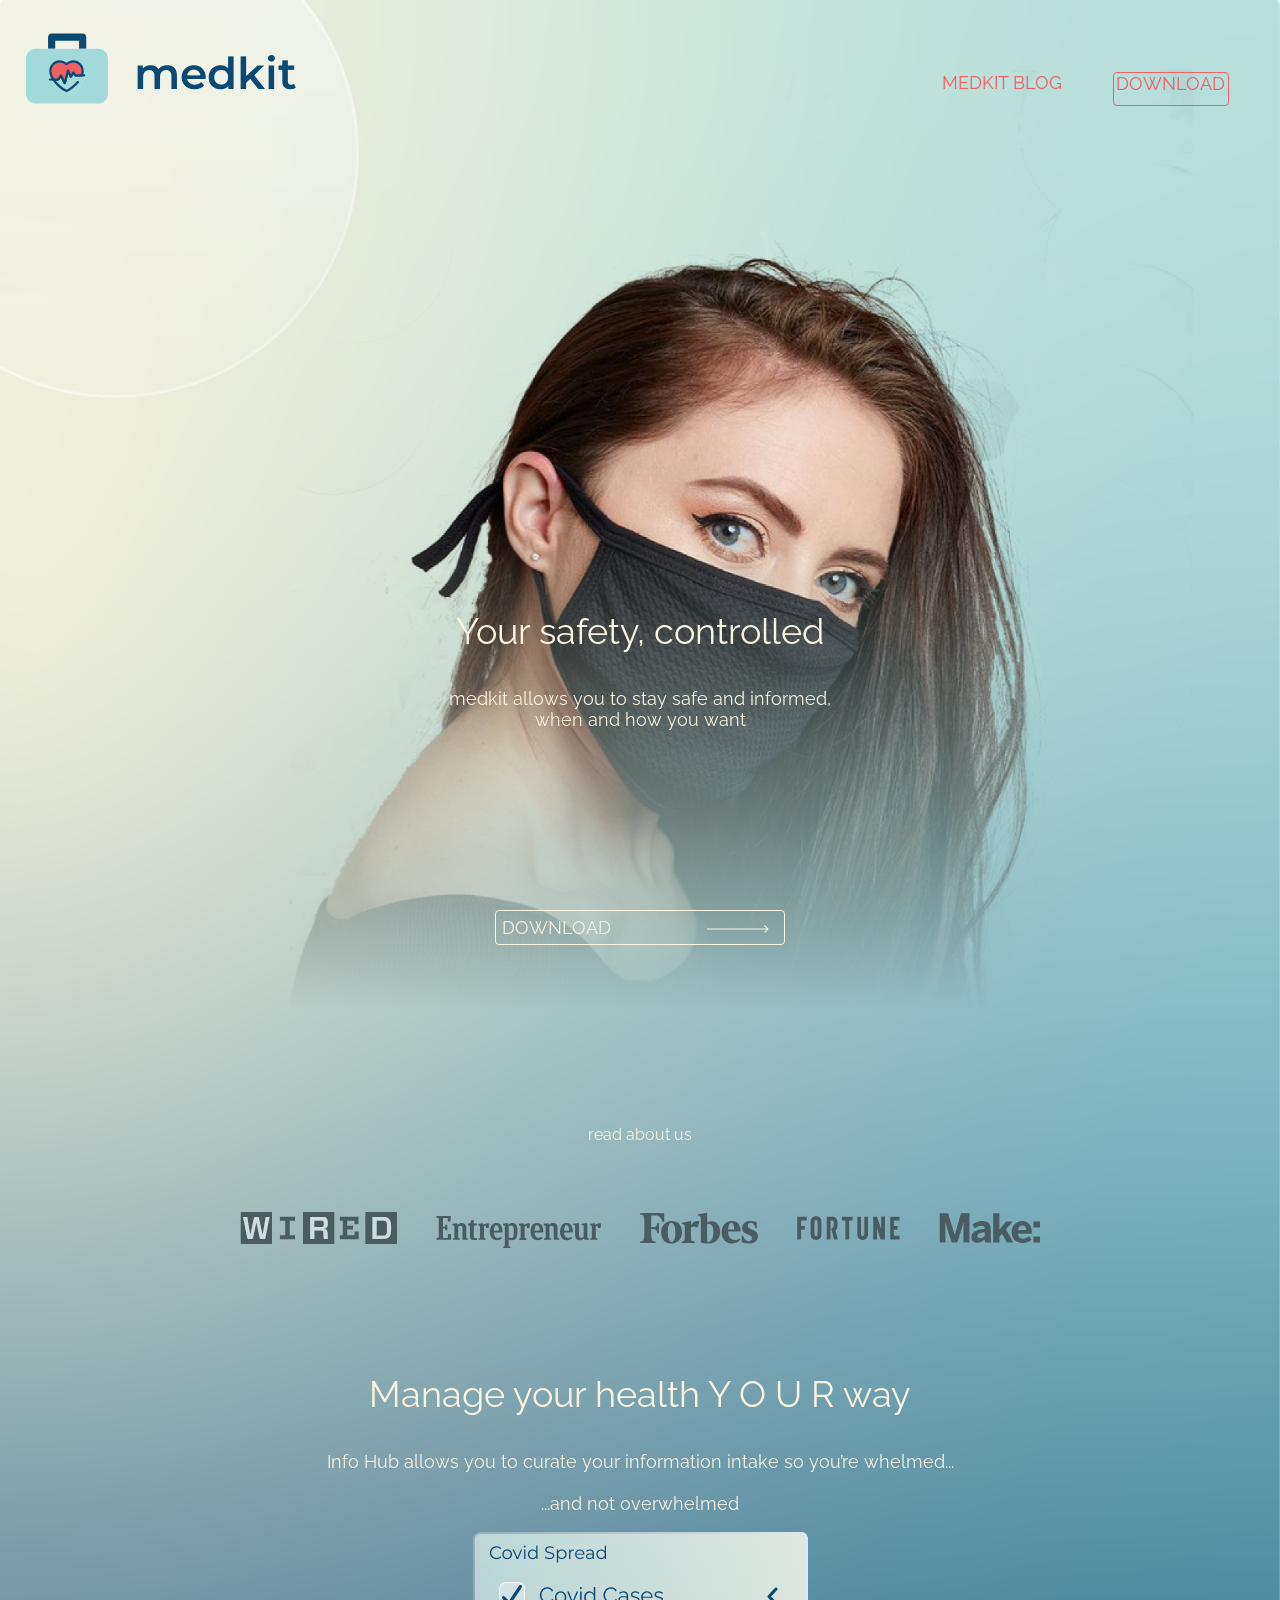
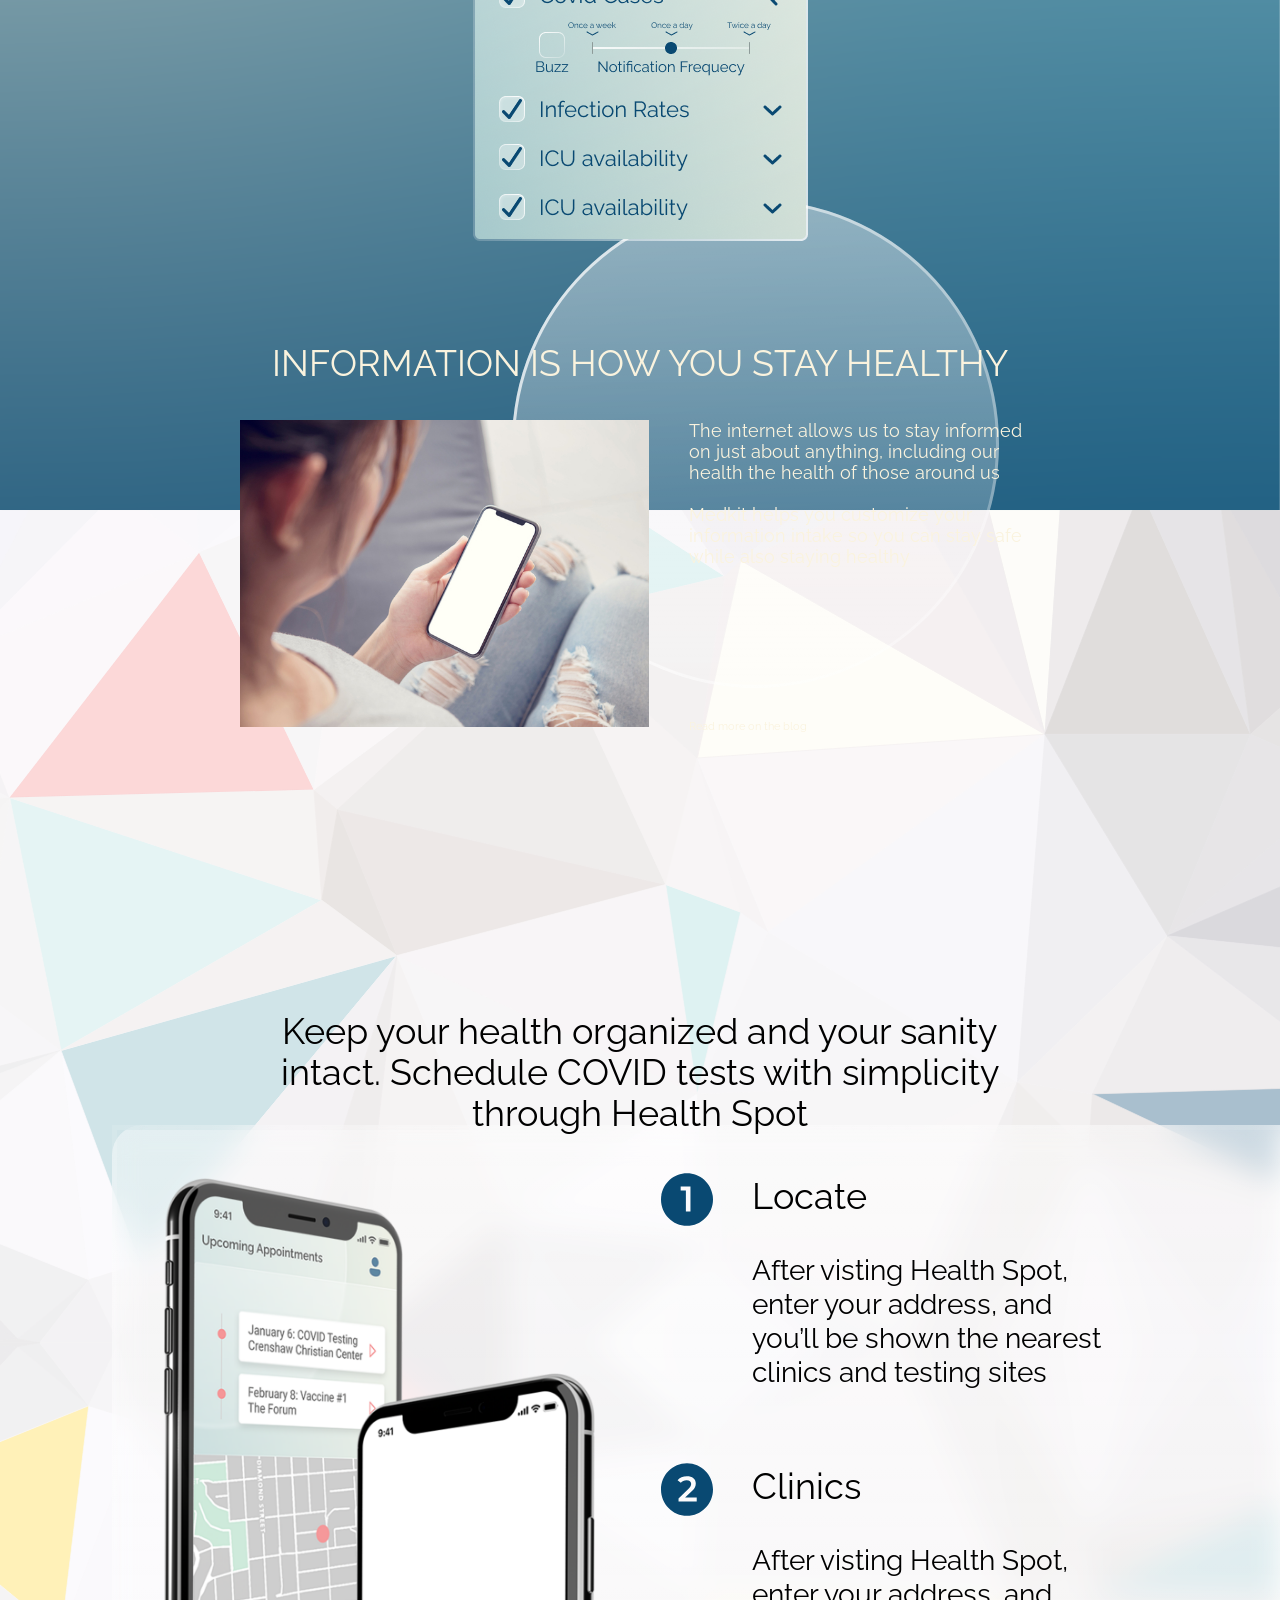
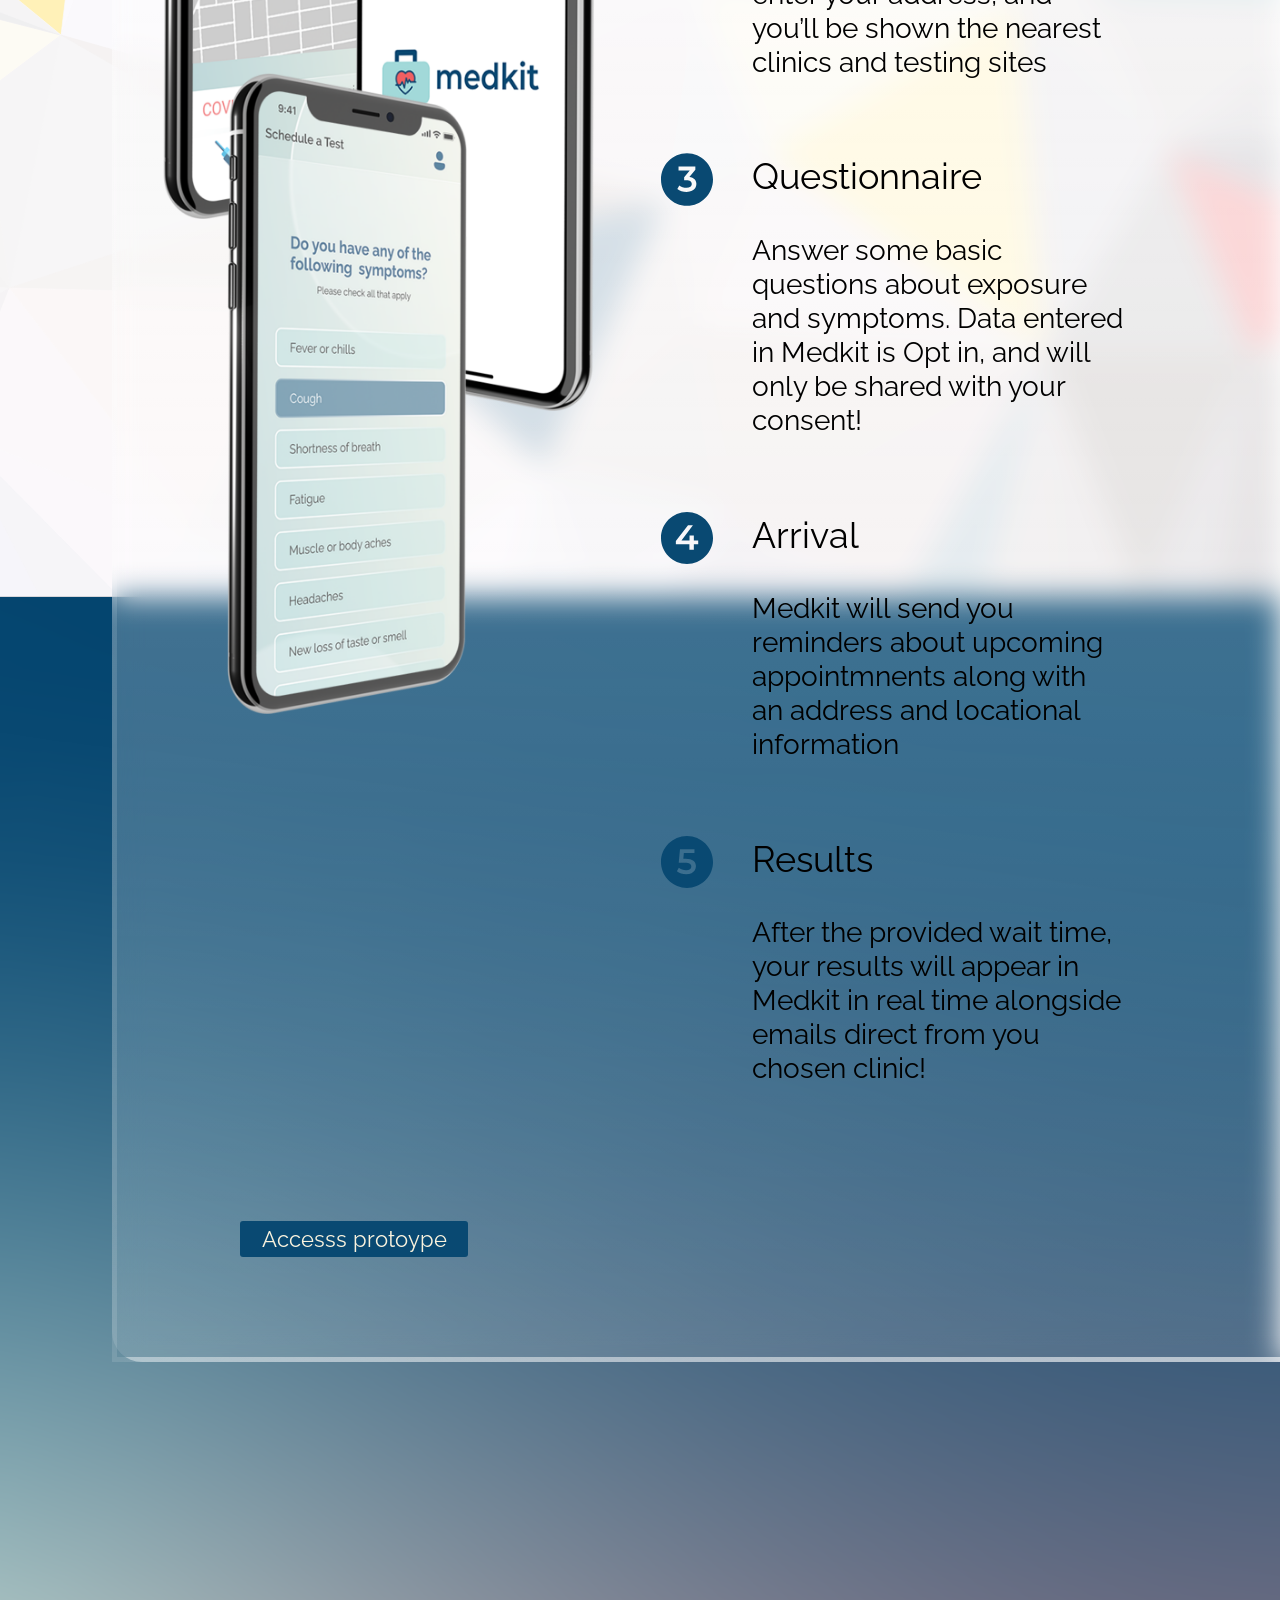
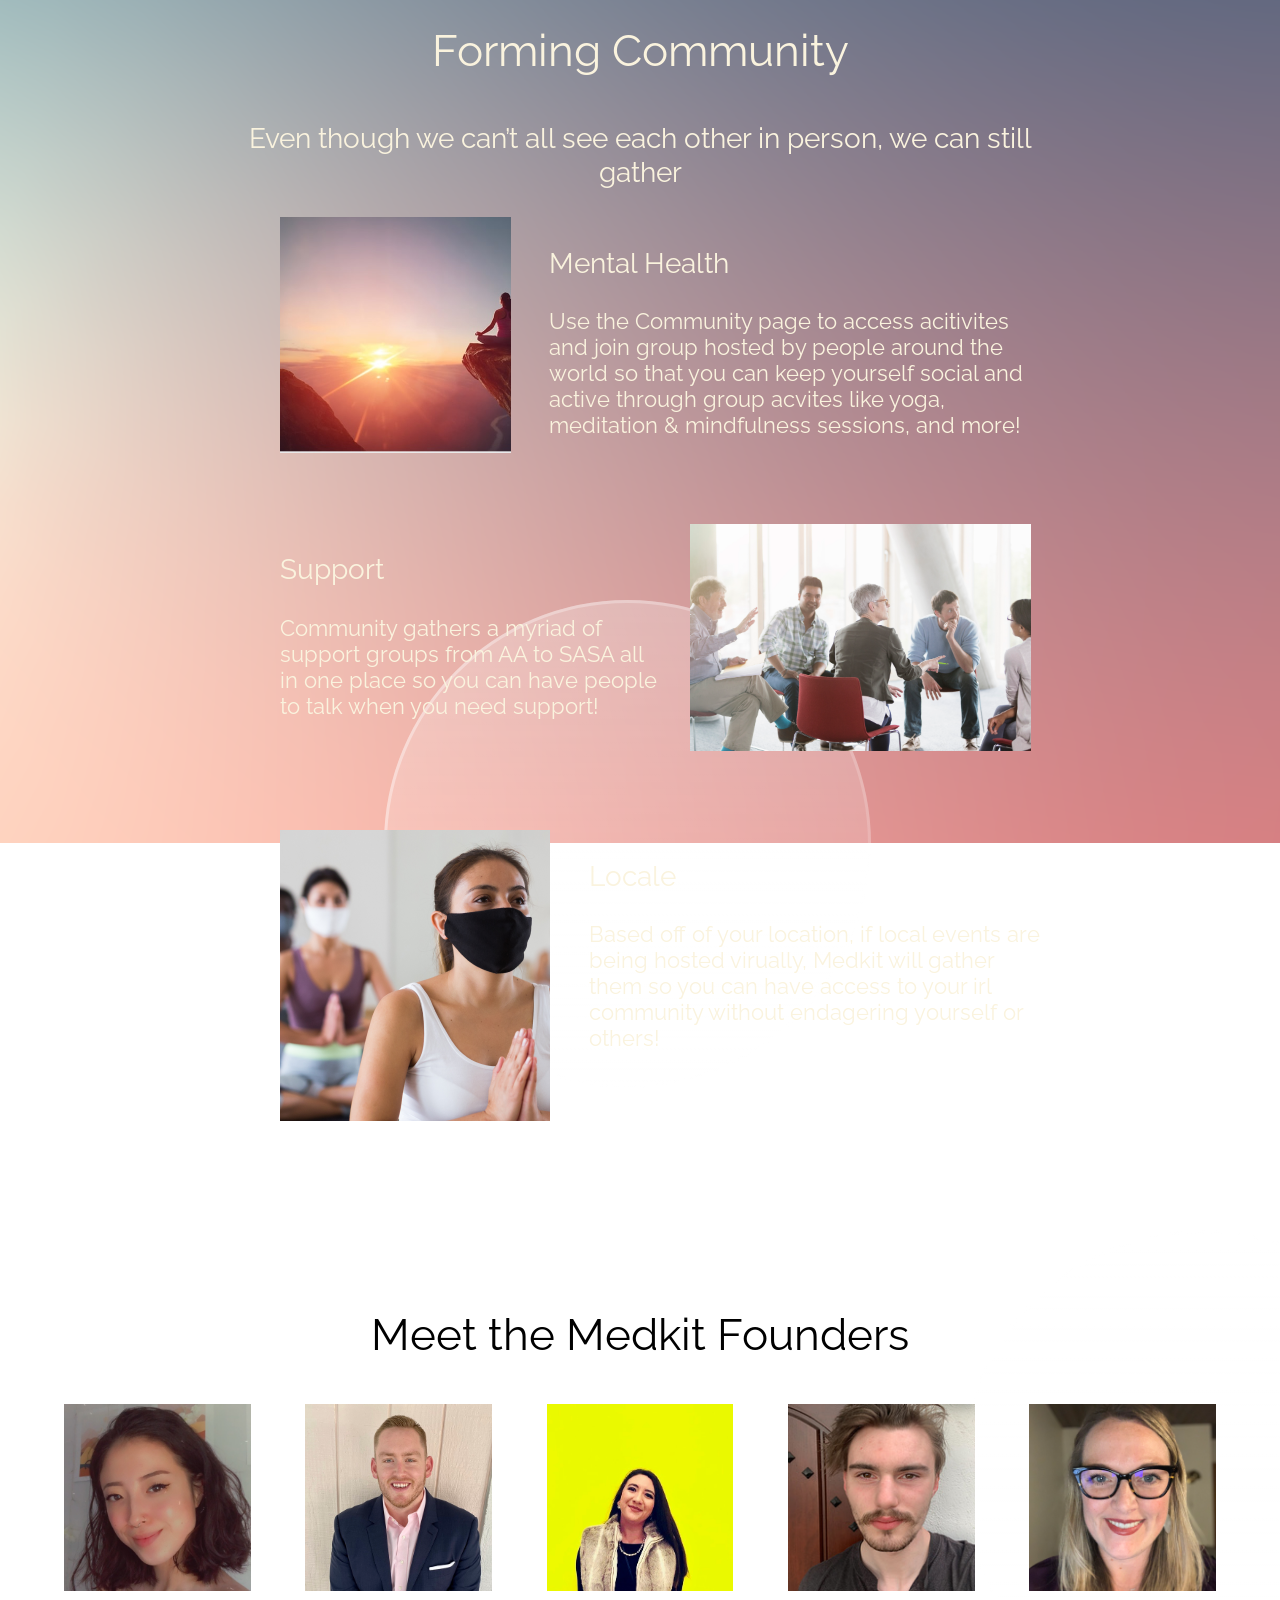
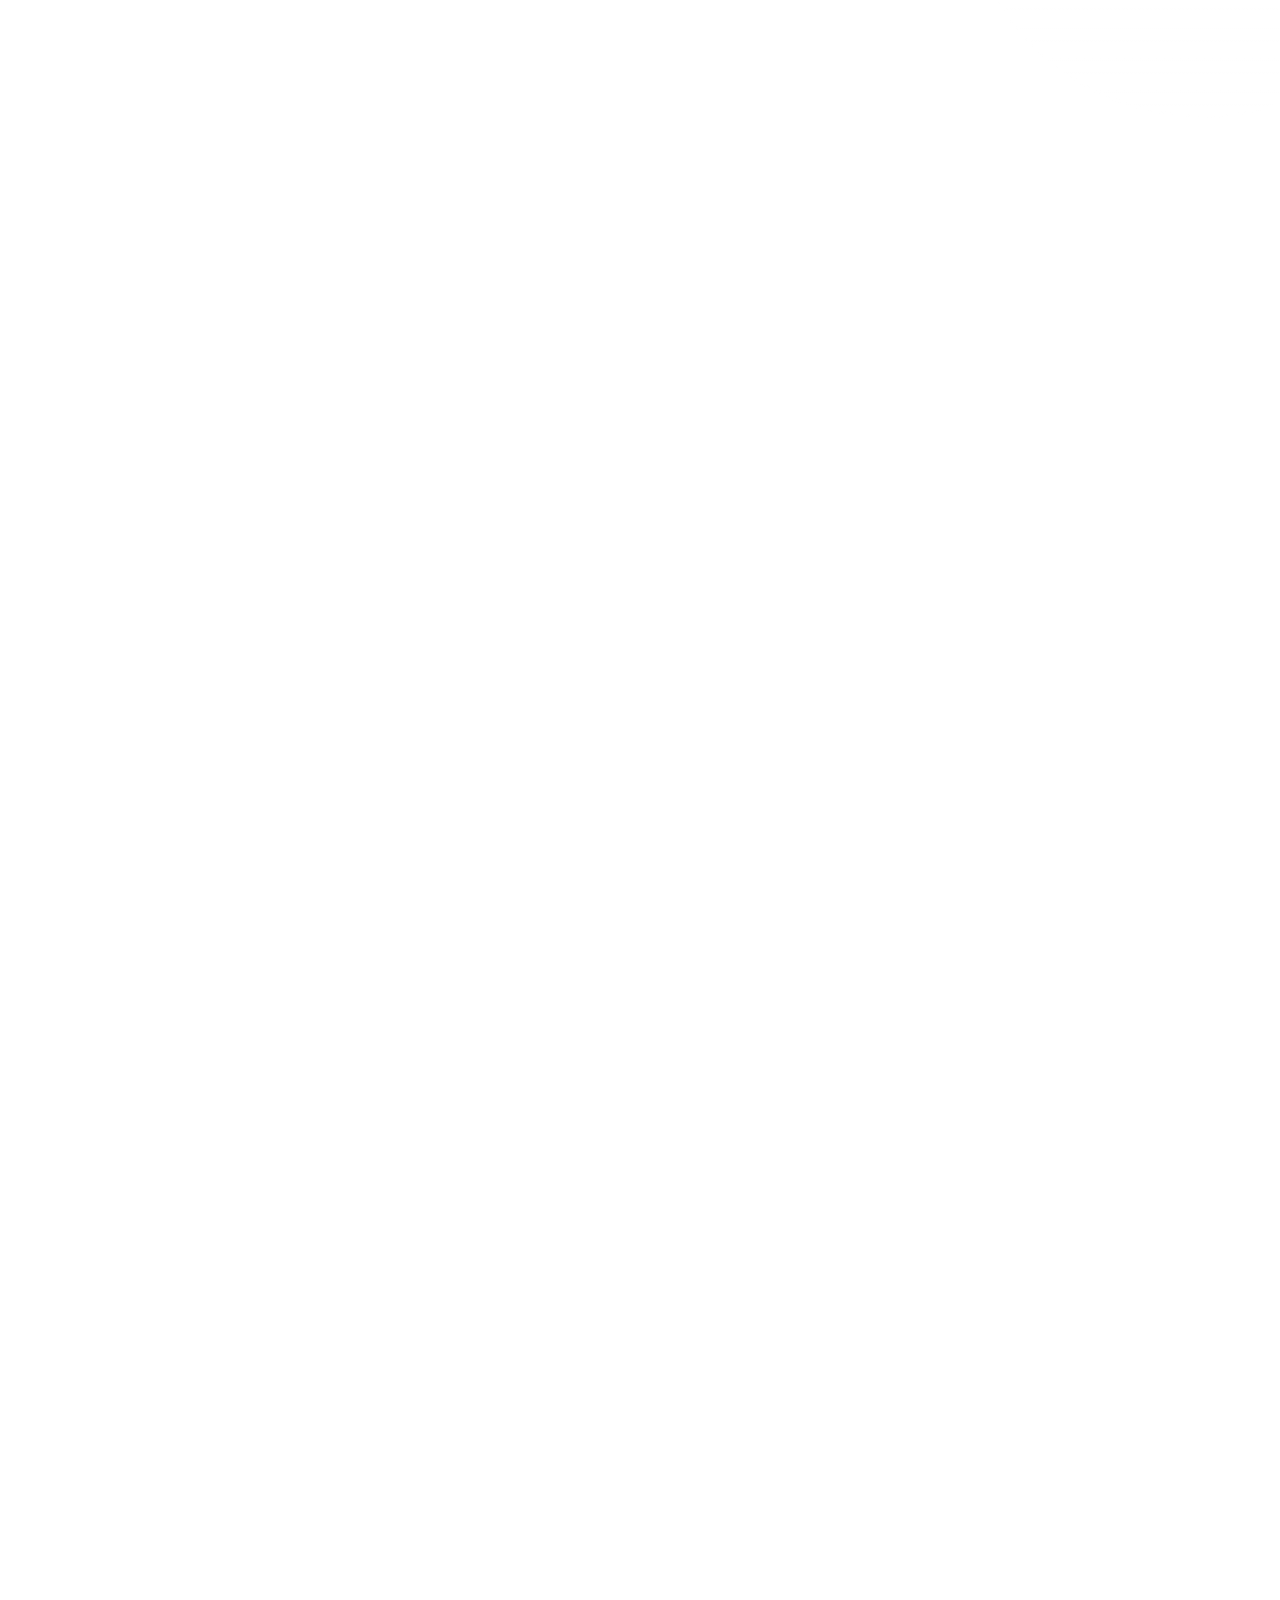
==== test.html @ ef6c928b "mobileUpdate1" ====
<!DOCTYPE html>
<html lang="en">
<head>
	<meta charset="UTF-8">
	<meta name="viewport" content="width=device-width, initial-scale=1">
	<title>Medkit</title>
	<link rel="shortcut icon" href="images/svgs/Logo.svg" type="image/png">
	<link href="https://fonts.googleapis.com/css2?family=Raleway:wght@100;200;300;400;500;600;700;800;900&display=swap" rel="stylesheet">
	<link href="https://fonts.googleapis.com/css2?family=Montserrat:wght@100;200;300;400;500;600;700&family=Raleway:wght@100;200;300;400;500;600;700;800;900&display=swap" rel="stylesheet">
	<!-- <link rel="stylesheet" href="index.css"> -->
	<link rel="stylesheet" href="test.css">
</head>
<body>
	<div class="background">
		<div class="backImg">
			<img src="images/svgs/background2.svg" alt="">
		</div>
		<div class="backImg2">
			<img src="images/svgs/backPhone.svg" alt="">
		</div>
		<img  id="c1" src="images/svgs/glassCircle.svg" alt="">
		<img class="selector2" lax_preset_blurInOut:213:39 id="c2" src="images/svgs/glassCircle.svg" alt="">
		<img id="c3" src="images/svgs/glassCircle.svg" alt="">
		<img id="c4" src="images/svgs/glassCircle.svg" alt="">
	</div>
	<div class="rect"></div>
	<div class="header">
			<div class="leftside">
				<div class="logo">
					<img src="images/svgs/Logo.svg" alt="">
				</div>
				<div class="medkit">
					<p>medkit</p>
				</div>
			</div>
			<div class="rightside">
				<div class="blog">
					<a href="not-found.html">MEDKIT BLOG</a>
				</div>
				<div class="access1">
					<a href="not-found.html">DOWNLOAD</a>
				</div>
			</div>
	</div>
	<div class="container">
		<div class="lander">
			<div class="girl">
				<img src="images/masked.png" alt="">
			</div>
			<div class="text">
					<div class="safety">
						<p>Your safety, controlled</p>
				</div>
				<div class="medkit2">
					<p>medkit allows you to stay safe and informed,
					when and how you want</p>
				</div>
				<a href="not-found.html" class="downloadButton">
					<div class="access2">
						<p>DOWNLOAD</p>
					</div>
					<div class="arrow">
						<img src="images/svgs/Arrow 1.svg" alt="">
					</div>
				</a>
				<div class="read">
					<p>read about us</p>
				</div>
				<div class="mags">
					<img src="images/svgs/Wired.svg" alt="">
					<img id="EF" src="images/svgs/Entrepeneur.svg" alt="">
					<img src="images/svgs/Forbes.svg" alt="">
					<img src="images/svgs/Fortune.svg" alt="">
					<img src="images/svgs/Make.svg" alt="">
				</div>
			</div>
		</div>
		<div class="infoHub">
			<div class="manage">
				<p>Manage your health Y O U R way</p>
			</div>
			<div class="info">
				<p>Info Hub allows you to curate
					your information intake so you’re whelmed...
					<br>
					<br>
					...and not overwhelmed </p>
			</div>
			<div class="hubImage">
				<img src="images/svgs/appWindow.png" alt="">
			</div>
			<div class="hearing">
			</div>
			<div class="healthy">
				<p>INFORMATION IS HOW YOU STAY HEALTHY</p>
			</div>
			<div class="blogPlug">
				<div class="blogImg">
					<img src="images/usingSmartPhone.jpg" alt="">
				</div>
				<div class="blogText">
					<div class="internet">
						<p>The internet allows us to stay informed on 
						just about anything, including our health 
						the health of those around us
						<br>
						<br>
						Medkit helps you customize your information intake so you can stay safe while also staying healthy
						</p>
					</div>
					<div class="more">
						<a href="not-found.html">Read more on the blog</a>
					</div>
				</div>
			</div>
		</div>
		<div class="healthSpot">
			<div class="keep">
				<p>Keep your health organized and your sanity intact. Schedule COVID tests with simplicity through Health Spot</p>
			</div>
			<div class="pres">
				<div class="phones">
					<div class="phone1">
						<img src="images/map.png" alt="">
					</div>
					<div class="phone2">
						<img src="images/logo.png" alt="">
					</div>
					<div class="phone3">
						<img src="images/test.png" alt="">
					</div>
				</div>
				<li class="presList">
					<ul class="ul1">
						<img src="images/svgs/subtract.svg" alt="">
						<div class="listText1">
							<p class="lItem1">Locate</p>
							<p class="lItem2">After visting Health Spot, enter your address, and you’ll be shown the nearest clinics and testing sites</p>
						</div>
					</ul>
					<ul class="ul1">
						<img src="images/svgs/2.svg" alt="">
						<div class="listText1">
							<p class="lItem1">Clinics</p>
							<p class="lItem2">After visting Health Spot, enter your address, and you’ll be shown the nearest clinics and testing sites</p>
						</div>
					</ul>
					<ul class="ul1">
						<img src="images/svgs/3.svg" alt="">
						<div class="listText1">
							<p class="lItem1">Questionnaire</p>
							<p class="lItem2">Answer some basic questions about exposure and symptoms. Data entered in Medkit is Opt in, and will only be shared with your consent!</p>
						</div>
					</ul>
					<ul class="ul1">
						<img src="images/svgs/4.svg" alt="">
						<div class="listText1">
							<p class="lItem1">Arrival</p>
							<p class="lItem2">Medkit will send you reminders about upcoming appointmnents along with an address and locational information</p>
						</div>
					</ul>
					<ul class="ul1">
						<img src="images/svgs/5.svg" alt="">
						<div class="listText1">
							<p class="lItem1">Results</p>
							<p class="lItem2">After the provided wait time, your results will appear in Medkit in real time alongside emails direct from you chosen clinic!</p>
						</div>
					</ul>
				</li>
			</div>
			<a href="not-found.html" class="access3">
				<p>Accesss protoype</p>
			</a>
			<div class="glass1 border"></div>
		</div>
		<div class="community">
			<div class="forming">
				<p>Forming Community</p>
			</div>
			<div class="even">
				<p>Even though we can’t all see each other in person, we can still gather</p>
			</div>
			<li class="activites">
				<ul class="ul2">
					<div class="mask">
						<div class="content">
							<img src="images/mental.jpeg" alt="">
						</div>
					</div>
					<div class="listText2">
						<div class="top">
							<p>Mental Health</p>
						</div>
						<div class="bot">
							<p>Use the Community page to access acitivites and join group hosted by people around the world so that you can keep yourself social and active through group acvites like yoga, meditation & mindfulness sessions, and more! </p>
						</div>
					</div>
				</ul>
				<ul class="ul2">
					<div class="listText3">
							<div class="top">
							<p>Support</p>
						</div>
						<div class="bot fix">
							<p>Community gathers a myriad of support groups from AA to SASA all in one place so you can have people to talk when you need support! </p>
						</div>
					</div>
					<div class="mask">
						<div class="content">
							<img src="images/support.jpg" alt="">
						</div>
					</div>
				</ul>
				<ul class="ul2">
					<div class="mask">
						<div class="content">
							<img src="images/social.png" alt="">
						</div>
					</div>
					<div class="listText2">
							<div class="top">
							<p>Locale</p>
						</div>
						<div class="bot">
							<p>Based off of your location, if local events are being hosted virually, Medkit will gather them so you can have access to your irl community without endagering yourself or others!</p>
						</div>
					</div>
					
				</ul>
			</li>
		</div>
	</div>
	<div class="founders">
			<div class="meet">
				<p>Meet the Medkit Founders</p>
			</div>
			<div class="founderImgs">
				<div class="founder sonia">
					<img src="images/sonia.jpeg" alt="">
				</div>
				<div class="founder scott">
					<img src="images/scott.jpeg" alt="">
				</div>
				<div class="founder vic">
					<img src="images/vic.jpeg" alt="">
				</div>
				<div class="founder jacob">
					<img src="images/me.jpeg" alt="">
				</div>
				<div class="founder sara">
					<img src="images/sara.png" alt="">
				</div>
			</div>
	</div>
</body>
<!-- <script src="https://cdn.jsdelivr.net/npm/lax.js" ></script>

<script>
	window.onload = function () {
	lax.init()

	lax.addDriver('scrollY', function () {
        return window.scrollY})

	lax.addElements('.selector2', {
    	scrollY: {
			blur:[
			100
		]}
	})
	}
</script> -->
</html>
---- index.css ----
body{
    font-family: 'Raleway', sans-serif;
    margin: 0em;
    text-align: center;
}

li{
    list-style: none;
}

a{
    color: inherit;
    text-decoration: none;
}

.background{
    position: absolute;
    z-index: -1;
}

.backImg img{
    width: 100vw;
    position: absolute;
    left: 0;
}

/* .rect{
    width: 62.5vw;
    height: 400vh;
    border: 1px solid black;
    position: absolute;
    z-index: 1;
    margin-left: auto;
    margin-right: auto;
    left: 0;
    right: 0;
    text-align: center;
} */

.header{
    display: flex;
    /* align-items: center; */
    justify-content: space-between;
    top: 1vh;
    position: relative;
    z-index: 5;
}

.leftside{
    display: flex;
    padding-left: 2vw;
    align-items: center;
}

.logo img{
    width: 6.4583vw;
}

.medkit{
    font-size: calc(100vw/28.81);
    font-family: 'Montserrat', sans-serif;
    font-weight: 600;
    position: relative;
    padding-top: .5vh;
    padding-left: 2vw;
    color: #094972;
}

.medkit p{
    margin: 0;
}

.rightside{
    display: flex;
    font-size: calc(100vw/72.04610);
    color: #F05F62;
    position: relative;
    padding-right: 2vw;
}

.rightside div{
    margin: 5vh 2vw;
    position: relative;
    top: 2vh;
}

.access1{
    border: 1px solid #F05F62;
    border-radius: .3vw;
    height: 3.5vh;
    padding: 0 .2vw;
}

.access1 a{
    margin-top: .25vh;
}

.container{
    width: 62.5vw;
    height: 660vh;
    margin: 0 auto;
    align-content: center;
    z-index: 4;
}

.safety p, .manage p, .healthy p{
    font-size: calc(100vw/36);
}

.lander{
    height: 121vh;
    color: #FAF3DE;
}

.girl img{
    height: 110.73170731707317vh;
    position: relative;
    top: -20vh;
    padding-left: calc(38.39517361111111vw/9.9);
}

.text{
    position: relative;
    text-align: center;
    align-items: center;
    top: -75vh;
}

.medkit2{
    width: 30vw;
    margin-left: auto;
    margin-right: auto;
}

.downloadButton{
    display: flex;
    border: 1px solid #FAF3DE;
    border-radius: .3vw;
    width: 22.5694vw;
    align-items: center;
    color: #FAF3DE;
    margin-left: auto;
    margin-right: auto;
    margin-top: 20vh;
}

.access2{
    padding: .5vw;
}

.arrow{
    padding-left: 7vw;
}

.read{
    margin-top: 20vh;
}

.access2 p{
    margin: 0em;
}

.mags{
    justify-content: space-between;
    display: flex;
    margin-top: 7vh;
}

#EF{
    padding-top: 1vh;
}

.infoHub{
    position: relative;
    text-align: center;
    align-items: center;
    color: #FAF3DE;
    margin-bottom: 15vh;
}

.hearing{
    height: 7vh;
}

.blogPlug{
    text-align: left;
    display: flex;
}

.blogImg img{
    width: 31.94vw;
}

.blogText div{
    margin-bottom: 17vh;
    margin-left: 3.125vw;
}

.blogText p{
    margin: 0%;
}

.keep{
    font-size: calc(100vw/32);
}

.healthSpot{
    height: 240vh;
}

.keep{
    position: relative;
    top: -1vh;
}

.pres{
    display: flex;
    position: relative;
    left: -6vw;
    text-align: left;
    height: 195vh;
}
.phones div{
    position: relative;
}

.phones :nth-child(2){
    top: -50vh;
    left: 15vw;
}

.phones :last-child{
    top: -88vh;
    left: 5vw;
}

.phones img{
    width: 18.75vw;
}

.presList{
    position: relative;
    top: -3vh;
    padding-left: 17vw;
}

.lItem1{
    font-size: calc(100vw/36);
    margin-bottom: 3.9vh;
}

.lItem2{
    font-size: calc(100vw/45);
    width: 29vw;
}

.ul1{
    display: flex;
}

.ul1:nth-child(n+2){
    margin-top: 4.5vh;
}

.ul1 img{
    width: 4.0972vw;
    height: 7.19512vh;
    padding-right: 3vw;
}

.listText1 :first-child{
    margin-top: 1vh;
}

.access3{
    position: relative;
    top: -15vh;
    
}

.access3 p{
    color: #FAF3DE;
    background-color: #094972;
    width: 17vw;
    border-radius: 3px;
    padding: .6vh;
}

.glass1{
    position: relative;
    z-index: -1;
    left: -10vw;
    top: -210vh;
    width: 95vw;
    height: 203vh;
    background: white;
    background: linear-gradient(180deg, rgba(255, 255, 255, 0.42) 0%, rgba(255, 255, 255, 0.12) 100%);
    backdrop-filter: blur(15px);
    border-radius: 30px;
}

.border{
    border: 1px solid;
    border-image-slice: 1;
    border-width: 5px;
    border-image-source: linear-gradient(to left, rgba(255, 255, 255, 0.42) 0%, rgba(255, 255, 255, 0.12) 100%);
    border-radius: 30px;
}

.community{
    color: #FAF3DE;
}

.mask{
    width: 83.6527vw;
    height: 32.29268vh;
    overflow: hidden;
}

.content img{
    position: relative;
    width: 27.6527vw;
    left: -1vw;
    top: -1vh;
}

.ul2{
    display: flex;
}

.listText2{
    text-align: left;
    margin-left: 3vw;
}

.listText3{
    text-align: left;
}

.fix{
    width: 30vw;
    margin-right: 2vw;
}

.founders{
    width: 90vw;
    margin-right: auto;
    margin-left: auto;
}

.founderImgs{
    justify-content: space-between;
    display: flex;
}

.founder img{
    width: 14.58vw;
}
/* text adjustments */

.forming, .meet{
    font-size: calc(100vw/28.801);
}

.medkit2, .access2, .info, .internet{
    font-size: calc(100vw/72.04610);
}

.hearing, .access3{
    font-size: calc(100vw/51.440329218107);
}

.even, .top{
    font-size: calc(100vw/45);
}

.more{
    font-size: calc(100vw/120.00048000192);
}

.read{
    font-size: calc(100vw/80);
}

.bot{
    font-size: calc(100vw/57.60036864235931);
}
---- test.css ----
body{
    font-family: 'Raleway', sans-serif;
    margin: 0em;
    text-align: center;
}

li{
    list-style: none;
}

a{
    color: inherit;
    text-decoration: none;
}

.background{
    position: absolute;
    z-index: -1;
}

#c1{
    position: absolute;
    z-index: 1;
    top: -10vh;
    left: -10vw;
}

#c2{
    position: absolute;
    z-index: 1;
    top: 200vh;
    left: 40vw;
}

#c3{
    position: absolute;
    z-index: 1;
    top: 600vh;
    left: 30vw;
    opacity: 60%;
}

#c4{
    position: absolute;
    z-index: 1;
    top: 670vh;
    left: 75vw;
    opacity: 40%;
}

.backImg{
    visibility: visible;
}

.backImg img{
    width: 100vw;
    position: absolute;
    left: 0;
    visibility: visible;
}

.backImg2{
    visibility: hidden
}

.backImg2 img{
    width: 100vw;
    position: absolute;
    left: 0;
    visibility: hidden;
}

/* .rect{
    width: 62.5vw;
    height: 400vh;
    border: 1px solid black;
    position: absolute;
    z-index: 1;
    margin-left: auto;
    margin-right: auto;
    left: 0;
    right: 0;
    text-align: center;
} */

.header{
    display: flex;
    /* align-items: center; */
    justify-content: space-between;
    top: 1vh;
    position: relative;
    z-index: 5;
}

.leftside{
    display: flex;
    padding-left: 2vw;
    align-items: center;
}

.logo img{
    width: 6.4583vw;
}

.medkit{
    font-family: 'Montserrat', sans-serif;
    font-weight: 600;
    position: relative;
    padding-top: .5vh;
    padding-left: 2vw;
    color: #094972;
}

.medkit p{
    margin: 0;
}

.rightside{
    display: flex;
    color: #F05F62;
    position: relative;
    padding-right: 2vw;
}

.rightside div{
    margin: 5vh 2vw;
    position: relative;
    top: 2vh;
}

.access1{
    border: 1px solid #F05F62;
    border-radius: .3vw;
    height: 3.5vh;
    padding: 0 .2vw;
}

.access1 a{
    margin-top: .25vh;
}

.container{
    width: 62.5vw;
    height: 660vh;
    margin: 0 auto;
    align-content: center;
    z-index: 4;
}

.lander{
    height: 121vh;
    color: #FAF3DE;
}

.girl img{
    height: 110.73170731707317vh;
    position: relative;
    top: -20vh;
    padding-left: calc(38.39517361111111vw/9.9);
}

.text{
    position: relative;
    text-align: center;
    align-items: center;
    top: -75vh;
}

.medkit2{
    width: 30vw;
    margin-left: auto;
    margin-right: auto;
}

.downloadButton{
    display: flex;
    border: 1px solid #FAF3DE;
    border-radius: .3vw;
    width: 22.5694vw;
    align-items: center;
    color: #FAF3DE;
    margin-left: auto;
    margin-right: auto;
    margin-top: 20vh;
}

.access2{
    padding: .5vw;
}

.arrow{
    padding-left: 7vw;
}

.read{
    margin-top: 20vh;
}

.access2 p{
    margin: 0em;
}

.mags{
    justify-content: space-between;
    display: flex;
    margin-top: 7vh;
}

#EF{
    padding-top: 1vh;
}

.infoHub{
    position: relative;
    text-align: center;
    align-items: center;
    color: #FAF3DE;
    margin-bottom: 15vh;
}

.hearing{
    height: 7vh;
}

.blogPlug{
    text-align: left;
    display: flex;
}

.blogImg img{
    width: 31.94vw;
}

.blogText div{
    margin-bottom: 17vh;
    margin-left: 3.125vw;
}

.blogText p{
    margin: 0%;
}

.healthSpot{
    height: 240vh;
}

.keep{
    position: relative;
    top: -1vh;
}

.pres{
    display: flex;
    position: relative;
    left: -6vw;
    text-align: left;
    height: 195vh;
}
.phones div{
    position: relative;
}

.phones :nth-child(2){
    top: -50vh;
    left: 15vw;
}

.phones :last-child{
    top: -88vh;
    left: 5vw;
}

.phones img{
    width: 18.75vw;
}

.presList{
    position: relative;
    top: -3vh;
    padding-left: 17vw;
}

.lItem1{
    margin-bottom: 3.9vh;
}

.lItem2{
    width: 29vw;
}

.ul1{
    display: flex;
}

.ul1:nth-child(n+2){
    margin-top: 4.5vh;
}

.ul1 img{
    width: 4.0972vw;
    height: 7.19512vh;
    padding-right: 3vw;
}

.listText1 :first-child{
    margin-top: 1vh;
}

.access3{
    position: relative;
    top: -15vh;
    
}

.access3 p{
    color: #FAF3DE;
    background-color: #094972;
    width: 17vw;
    border-radius: 3px;
    padding: .6vh;
}

.glass1{
    position: relative;
    z-index: -1;
    left: -10vw;
    top: -210vh;
    width: 95vw;
    height: 203vh;
    background: white;
    background: linear-gradient(180deg, rgba(255, 255, 255, 0.42) 0%, rgba(255, 255, 255, 0.12) 100%);
    backdrop-filter: blur(15px);
    border-radius: 30px;
}

.border{
    border: 1px solid;
    border-image-slice: 1;
    border-width: 5px;
    border-image-source: linear-gradient(to left, rgba(255, 255, 255, 0.42) 0%, rgba(255, 255, 255, 0.12) 100%);
    border-radius: 30px;
}

.community{
    color: #FAF3DE;
}

.mask{
    width: 83.6527vw;
    height: 32.29268vh;
    overflow: hidden;
}

.content img{
    position: relative;
    width: 27.6527vw;
    left: -1vw;
    top: -1vh;
}

.ul2{
    display: flex;
}

.listText2{
    text-align: left;
    margin-left: 3vw;
}

.listText3{
    text-align: left;
}

.fix{
    width: 30vw;
    margin-right: 2vw;
}

.founders{
    width: 90vw;
    margin-right: auto;
    margin-left: auto;
}

.founderImgs{
    justify-content: space-between;
    display: flex;
}

.founder img{
    width: 14.58vw;
}
/* text adjustments */

.forming, .meet, .medkit{
    font-size: calc(100vw/28.801);
}

.medkit2, .access2, .info, .internet, .rightside{
    font-size: calc(100vw/72.04610);
}

.even, .top, .lItem2{
    font-size: calc(100vw/45);
}

.more{
    font-size: calc(100vw/120.00048000192);
}

.read{
    font-size: calc(100vw/80);
}

.bot, .access3{
    font-size: calc(100vw/57.60036864235931);
}

.safety, .manage, .healthy, .lItem1, .keep{
    font-size: calc(100vw/36);
}

@media screen and (max-width: 375px){

    .backImg{
        visibility: hidden;
    }

    .backImg2{
        visibility: visible;
    }

    #c1{
        visibility: hidden;
    }
    #c2{
        visibility: hidden;
    }
    #c3{
        visibility: hidden;
    }
    #c4{
        visibility: hidden;
    }

    .read{
        visibility: hidden;
    }

    .mags{
        visibility: hidden;
    }

    .more{
        visibility: hidden;
    }

    .phone3{
        visibility: hidden;
    }

    .access3{
        visibility: hidden;
    }

    .girl img{
        width: 40vw;
        height: auto;
    }
}
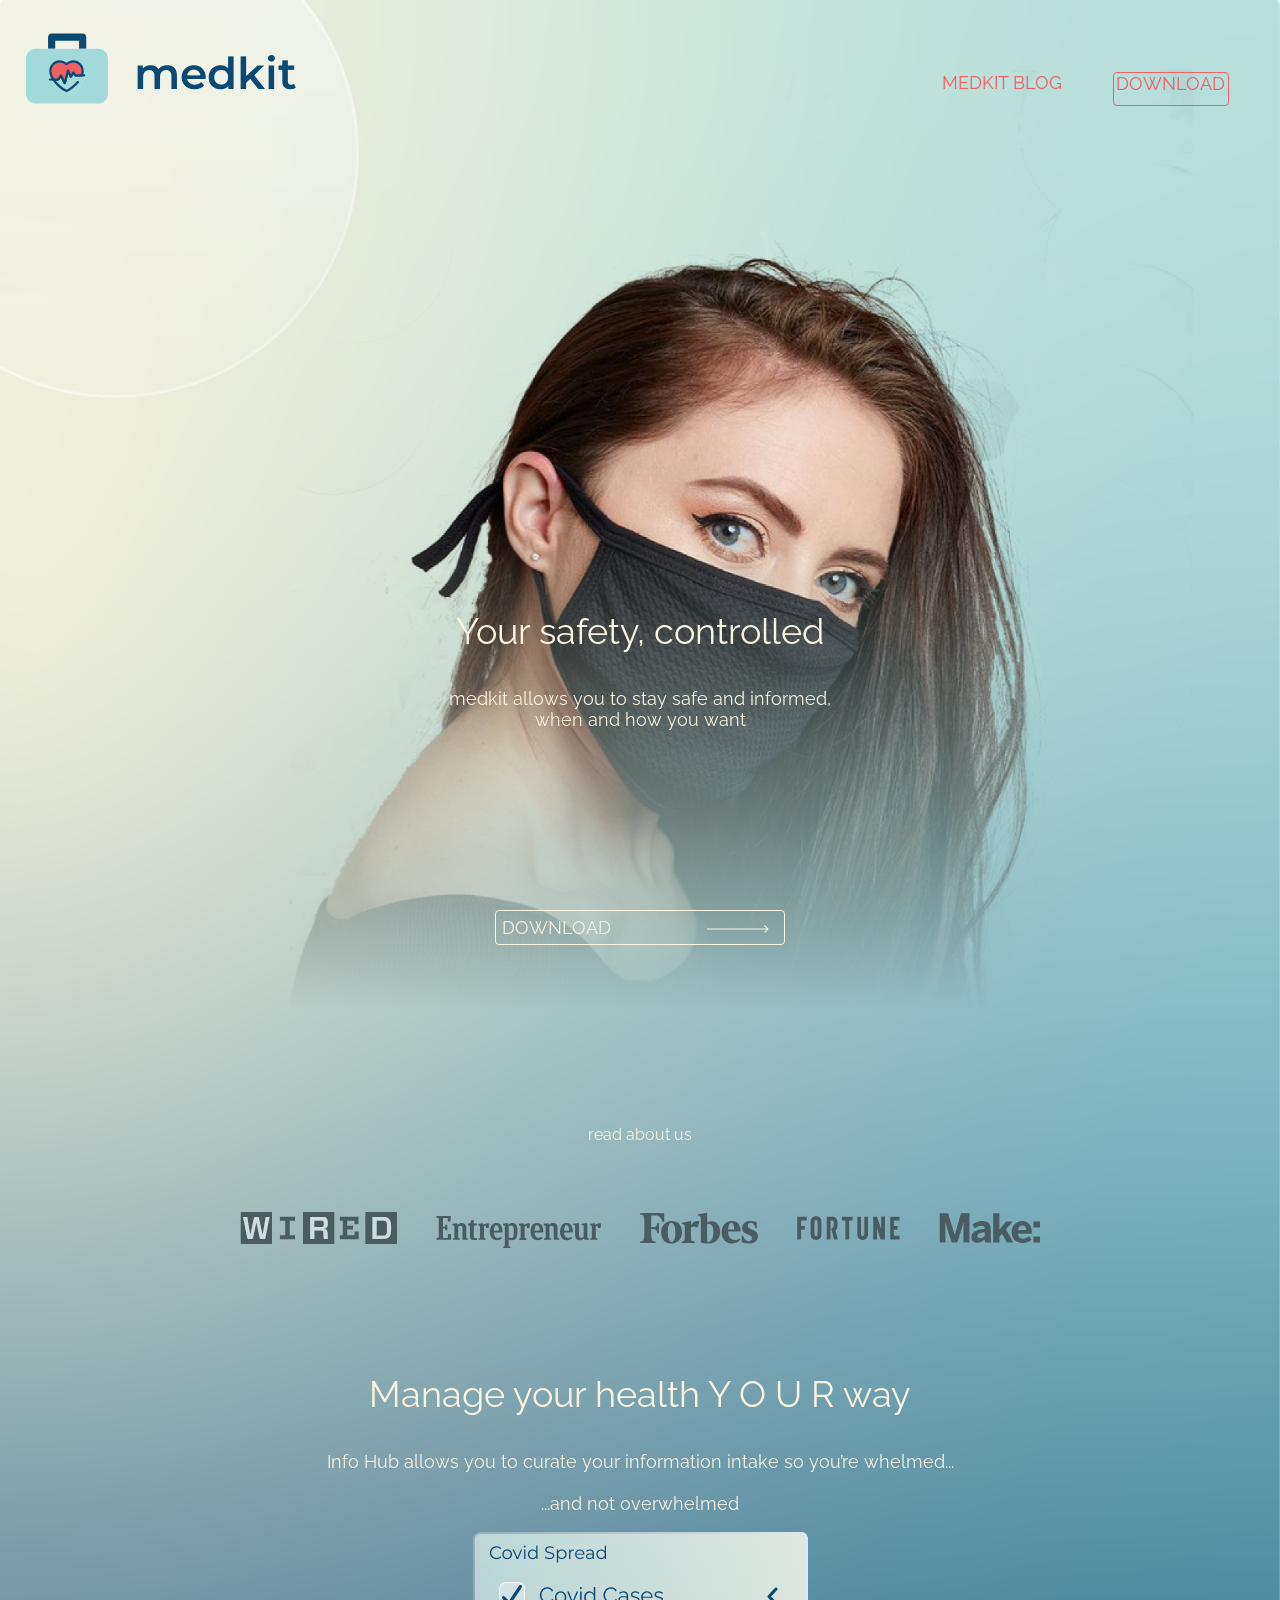
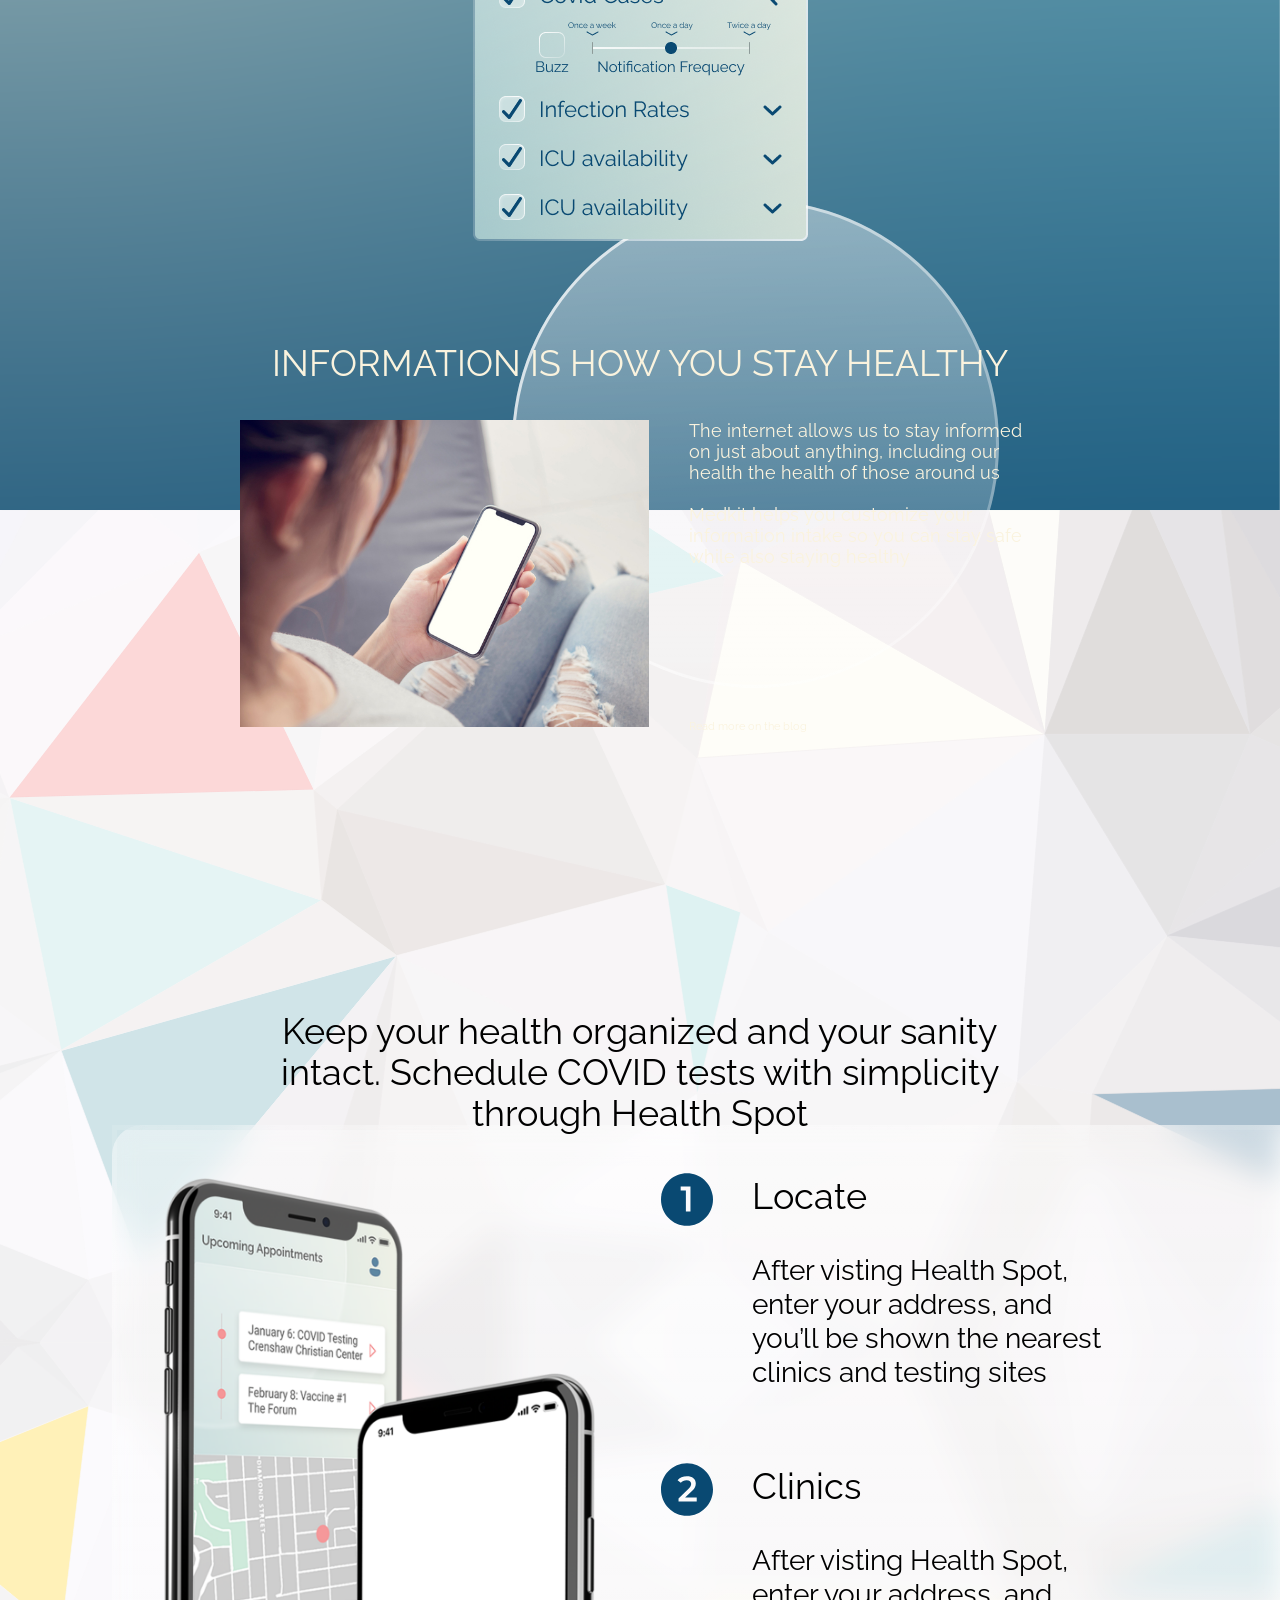
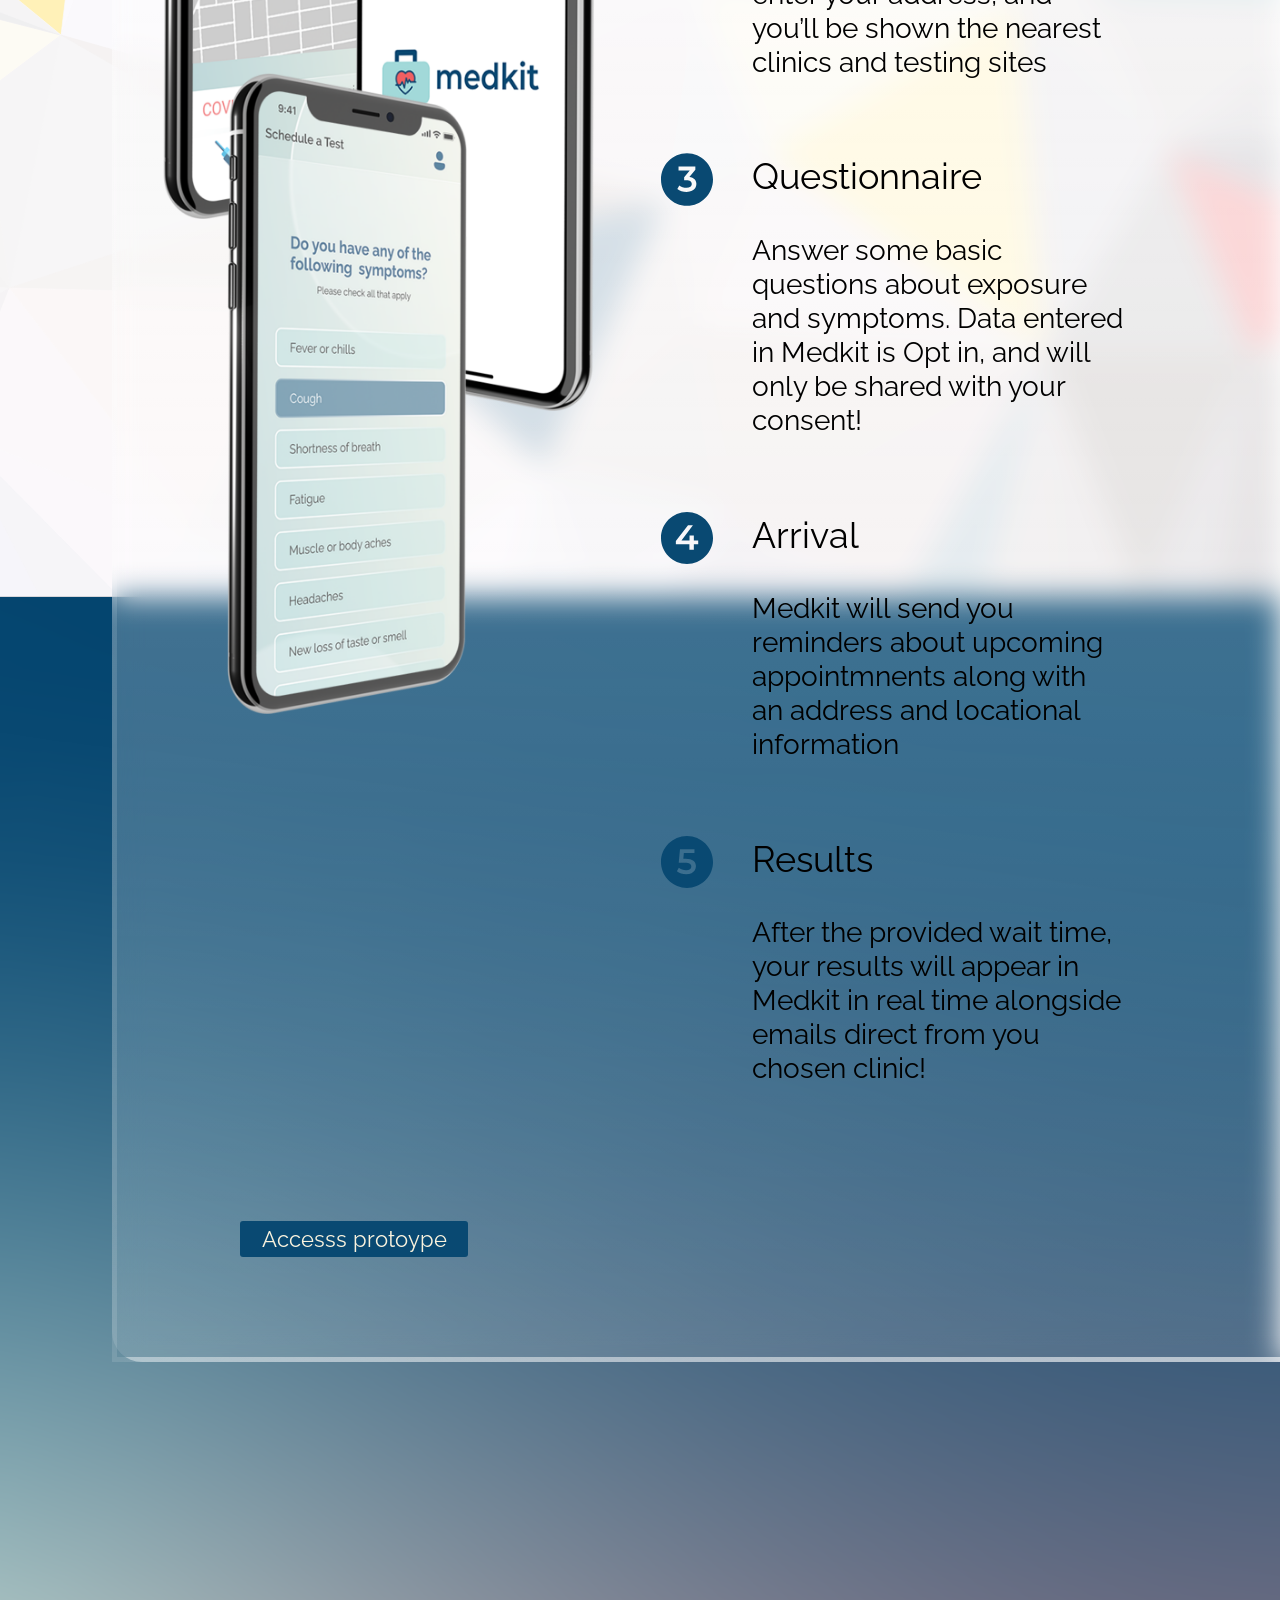
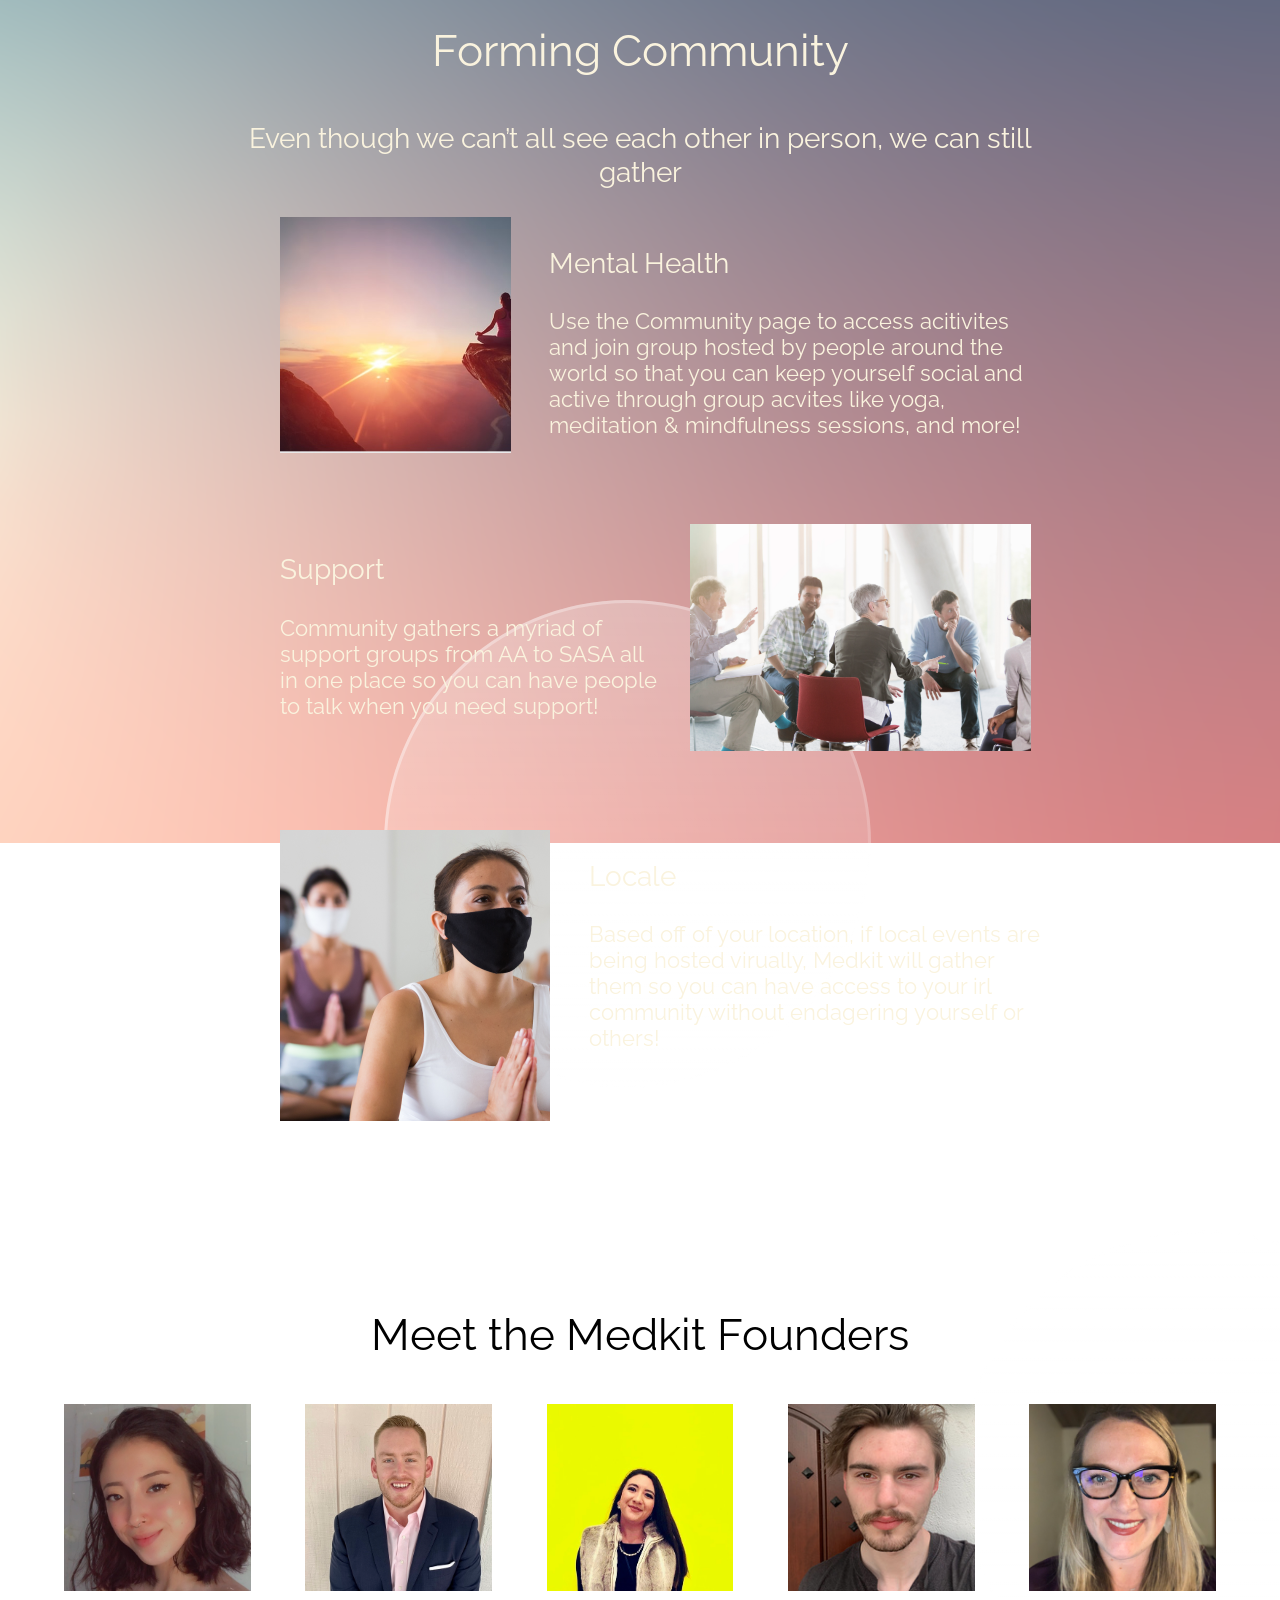
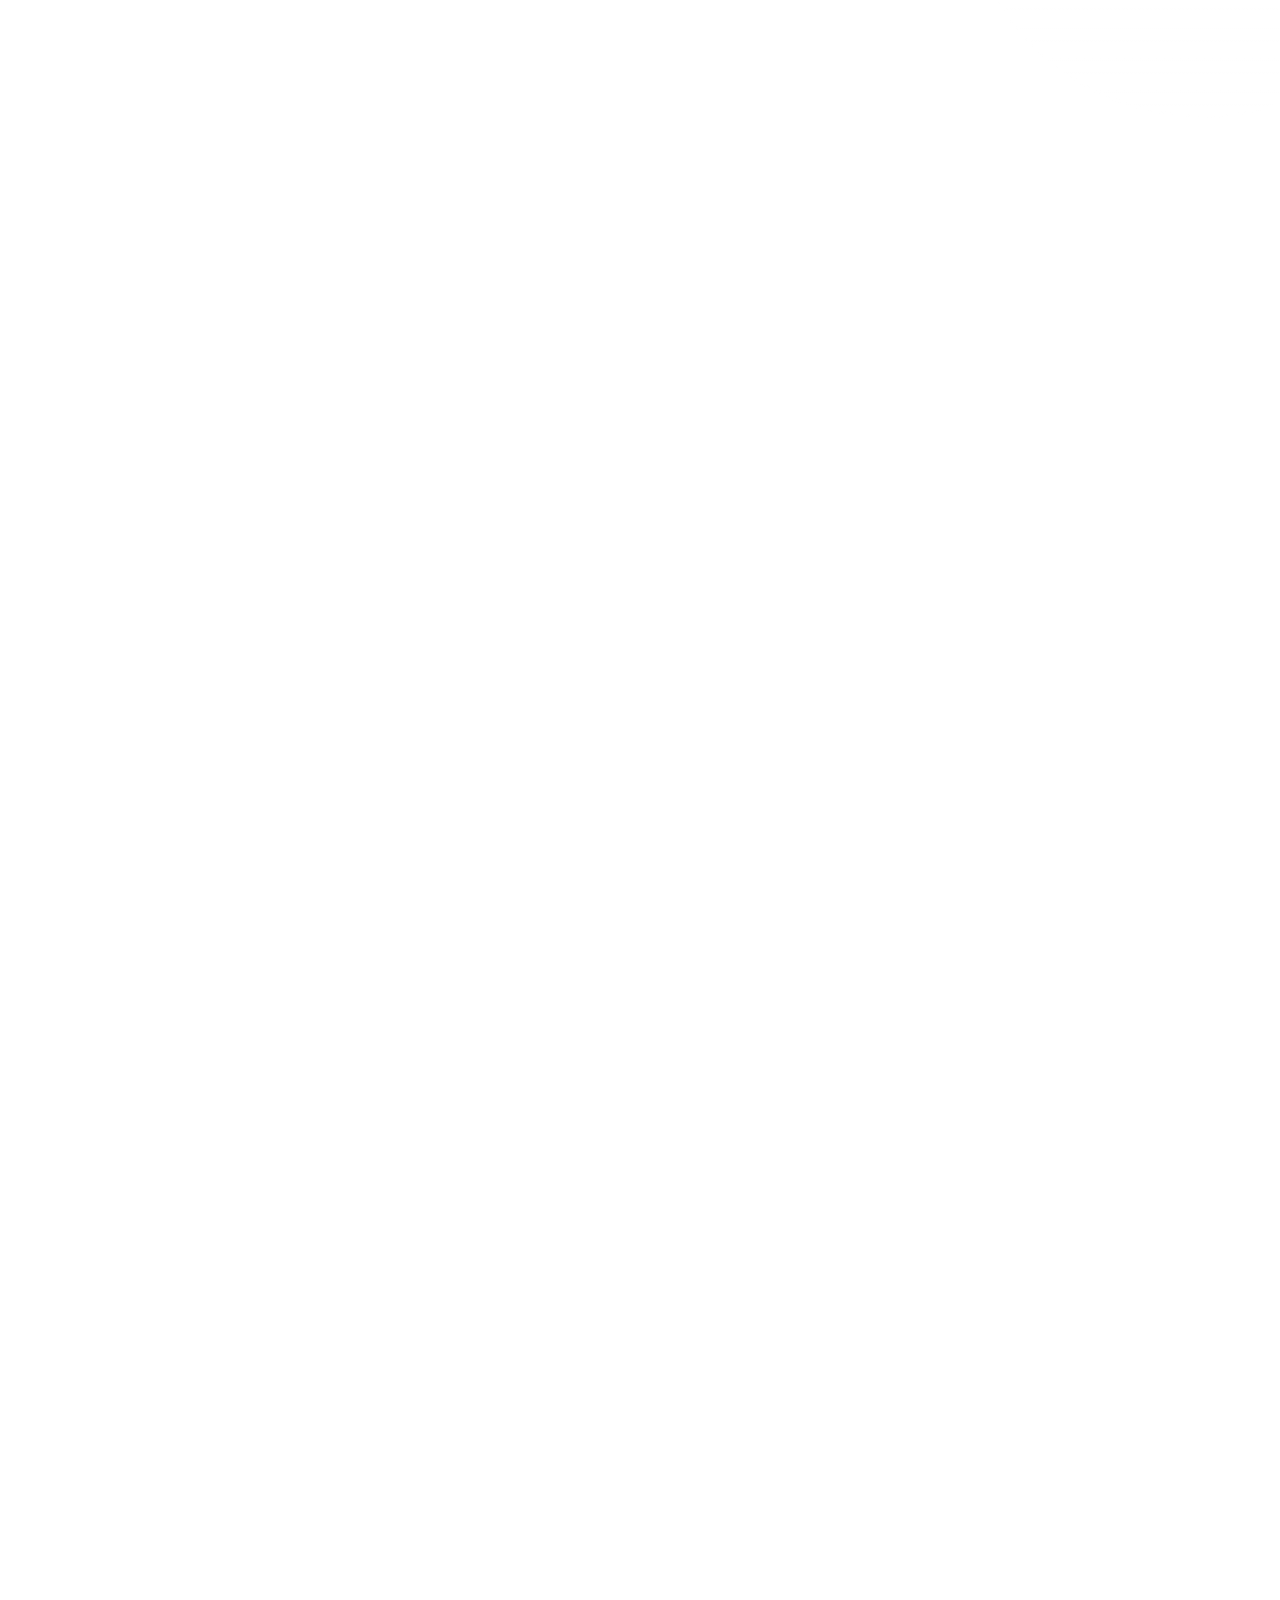
==== commit 943589fe: "another.mobile" ====
--- a/test.html
+++ b/test.html
@@ -2,7 +2,7 @@
 <html lang="en">
 <head>
 	<meta charset="UTF-8">
-	<meta name="viewport" content="width=device-width, initial-scale=1">
+	<meta name="viewport" content="width=device-width, initial-scale=1, shrink-to-fit=no">
 	<title>Medkit</title>
 	<link rel="shortcut icon" href="images/svgs/Logo.svg" type="image/png">
 	<link href="https://fonts.googleapis.com/css2?family=Raleway:wght@100;200;300;400;500;600;700;800;900&display=swap" rel="stylesheet">
--- a/test.css
+++ b/test.css
@@ -430,6 +430,14 @@
         visibility: visible;
     }
 
+    .backImg img{
+        visibility: hidden;
+    }
+
+    .backImg2 img{
+        visibility: visible;
+    }
+
     #c1{
         visibility: hidden;
     }
@@ -464,7 +472,85 @@
     }
 
     .girl img{
-        width: 40vw;
+        top: 11vh;
         height: auto;
+        width: 115vw;
+        left: -21vw;    
+        padding-left: 0;
+    }
+
+    .medkit{
+        font-size: 30px;
+    }
+
+    .leftside{
+        position: absolute;
+        transform: translateX(50%);
+        top: 7vh;
+    }
+
+    .rightside{
+        position: absolute;
+    }
+
+    .blog{
+        top: 0;
+    }
+
+    .access1{
+        left: 53vw;
+        top: -.25vh;
+        height: auto;
+    }
+
+    .logo img{
+        width: 14vw;
+    }
+
+    .downloadButton{
+        margin-top: 0;
+        width: 30vw;
+    }
+
+    .arrow{
+        padding-left: 2vw;
+    }
+
+    .arrow img{
+        width: 10vw;
+        padding-bottom: 1vw;
+    }
+
+
+
+
+
+
+
+
+
+
+
+
+
+
+
+
+
+
+    .safety, .manage, .lItem1, .forming, .founders{
+        font-size: 20px;
+    }
+
+    .medkit2, .info, .keep, .lItem2, .even, .top{
+        font-size: 16px;
+    }
+
+    .internet, .bot{
+        font-size: 12px;
+    }
+
+    .rightside, .access2{
+        font-size: 10px;
     }
 }
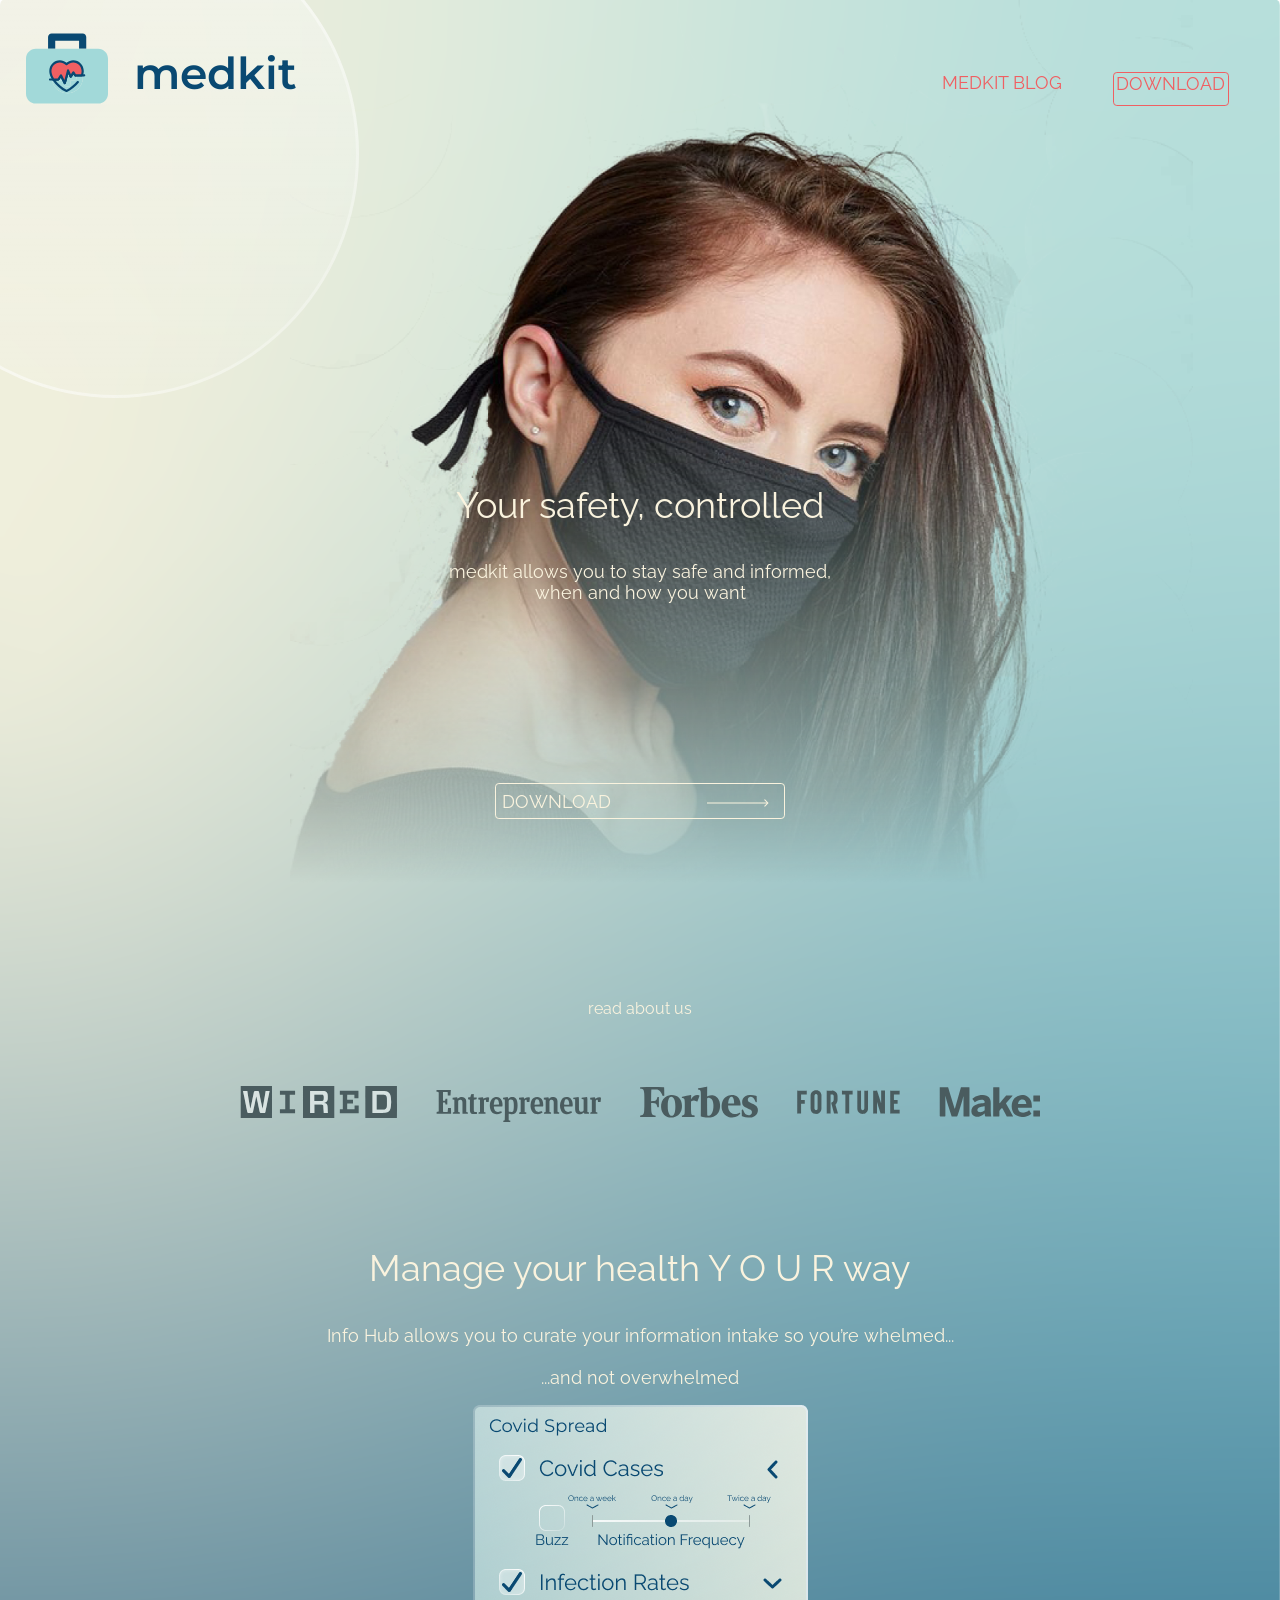
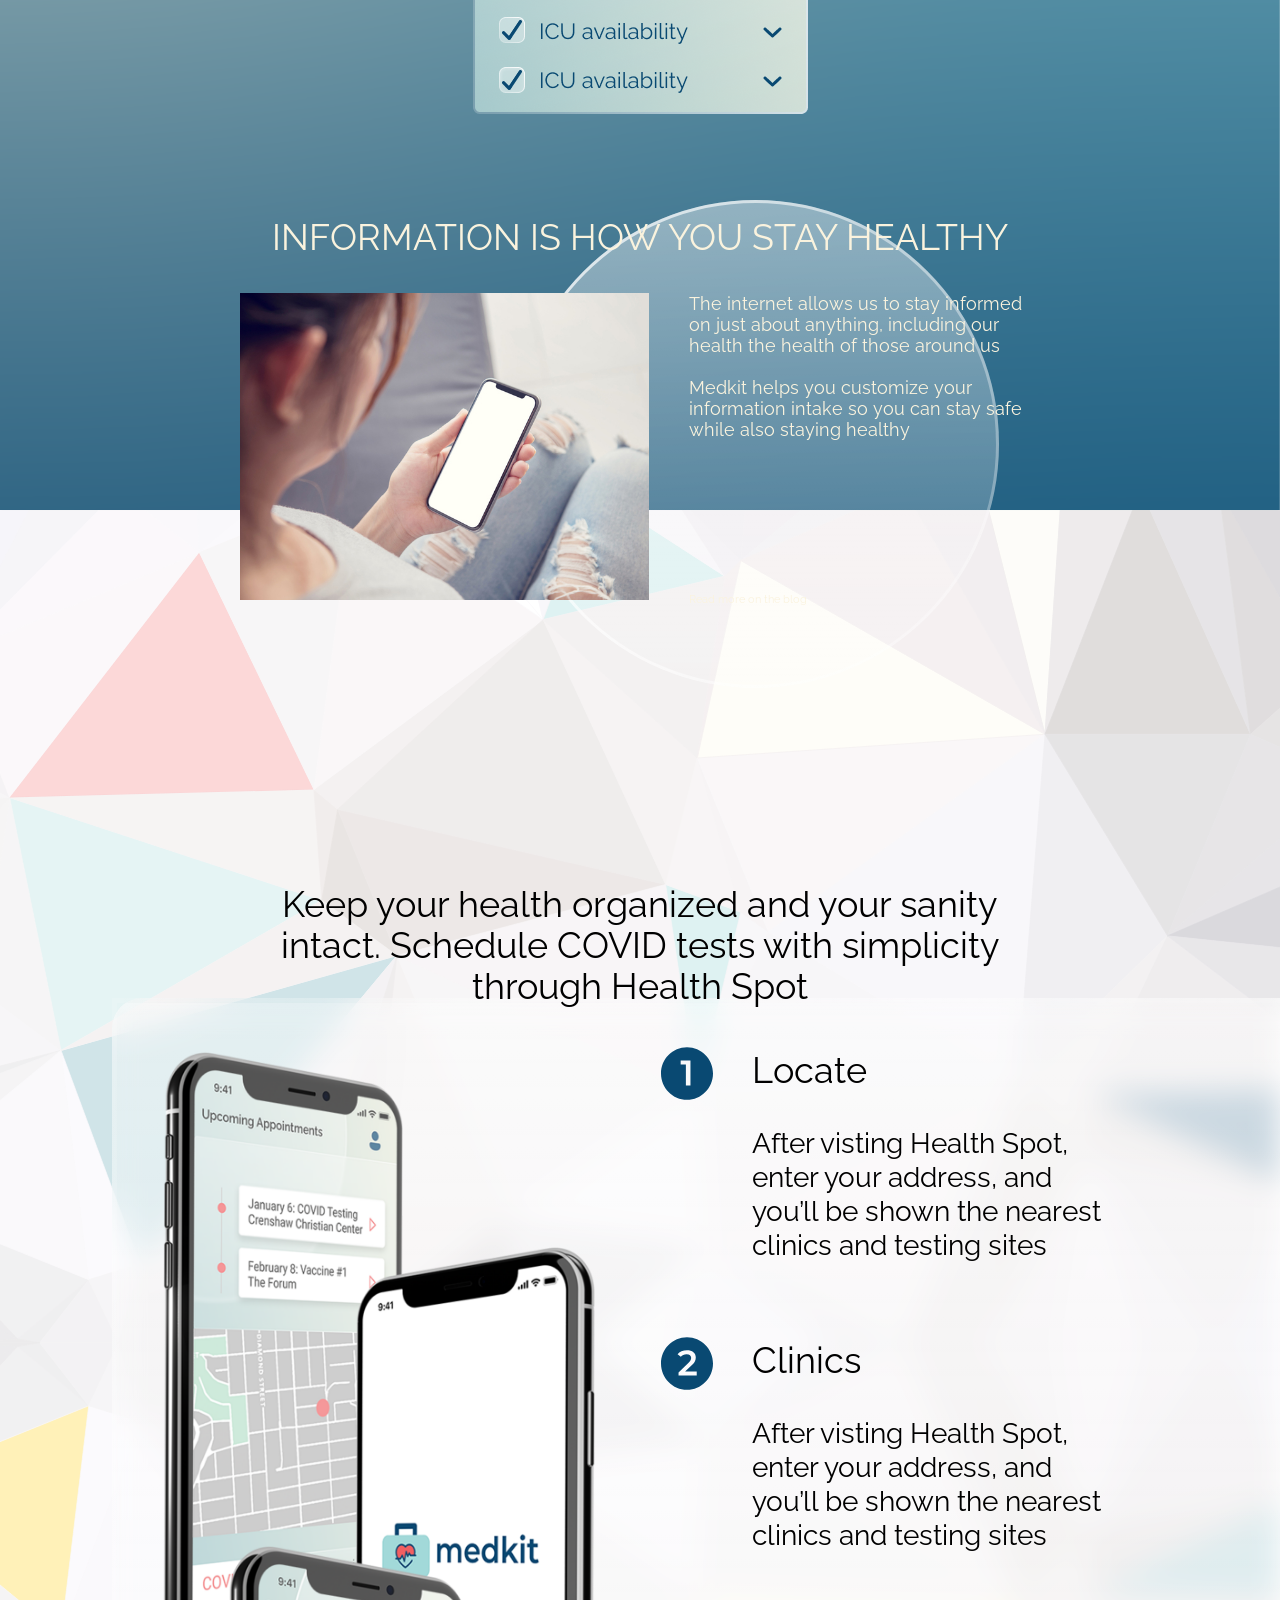
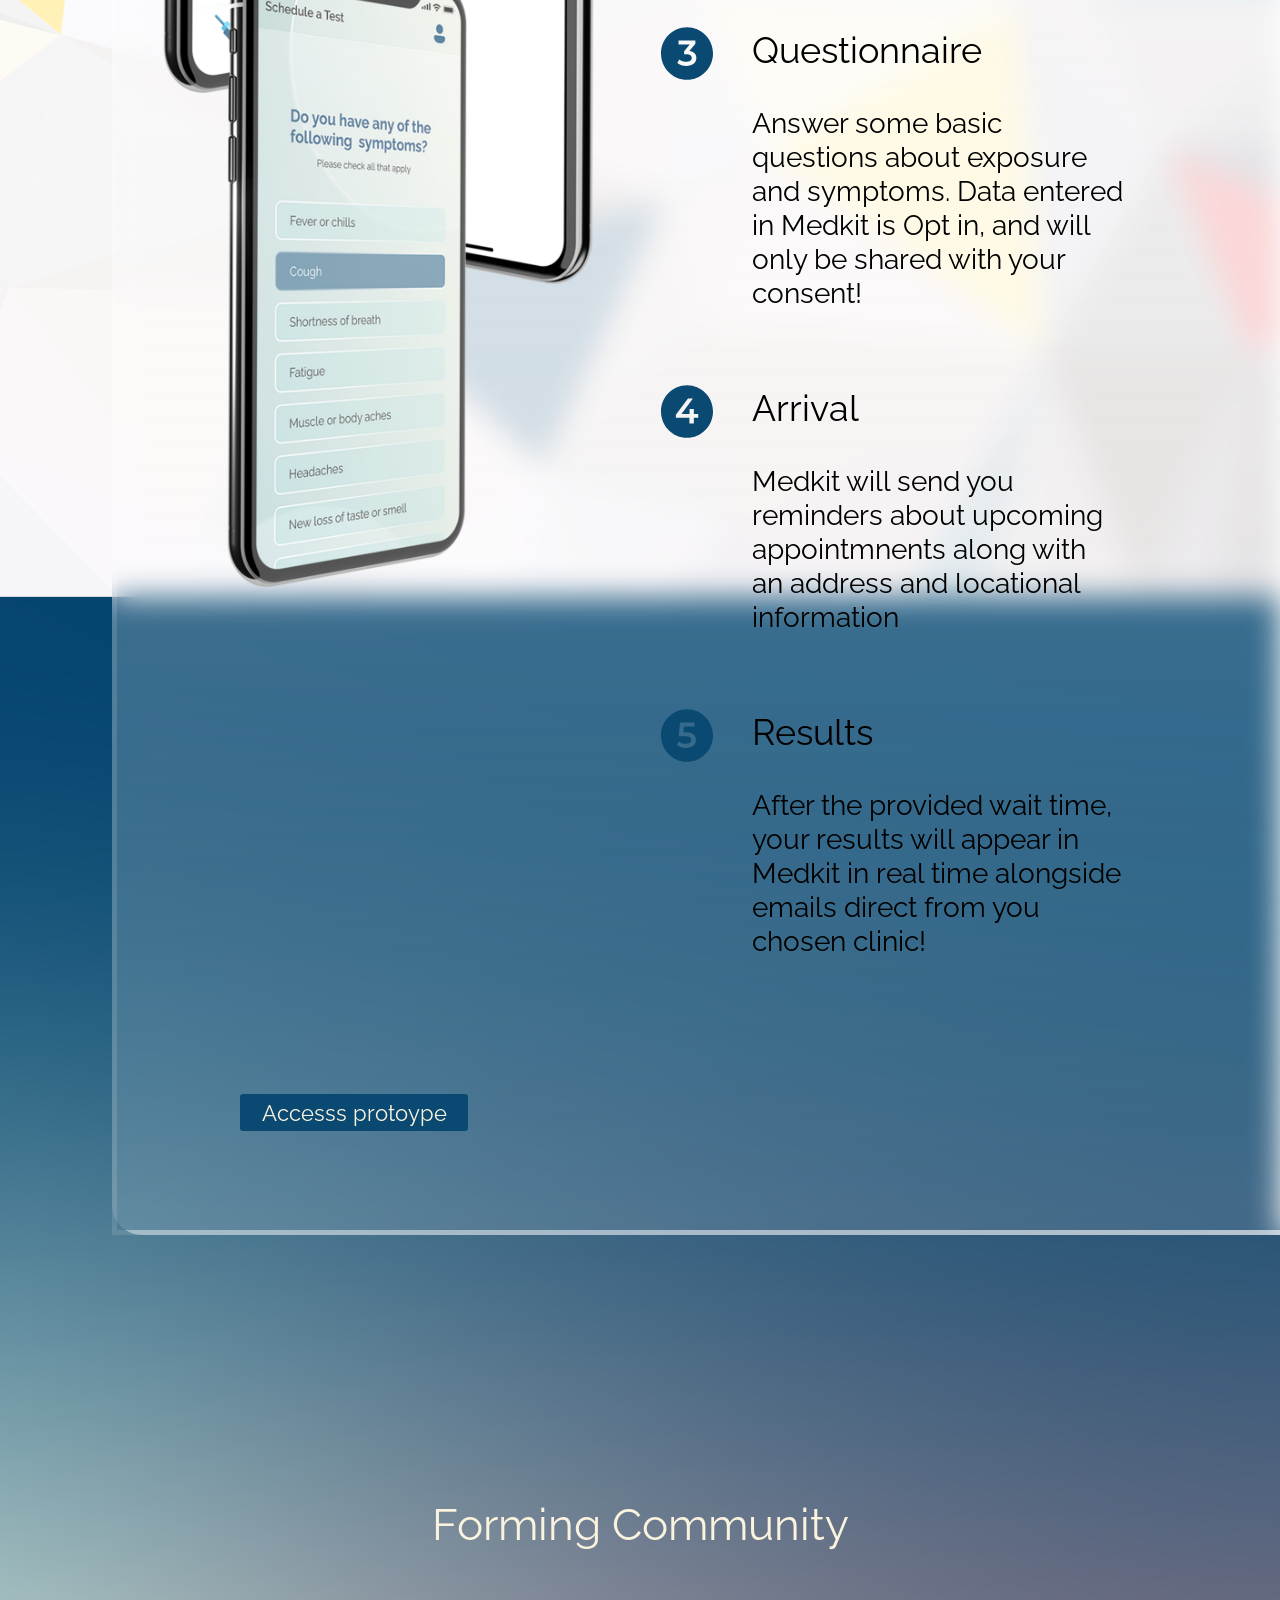
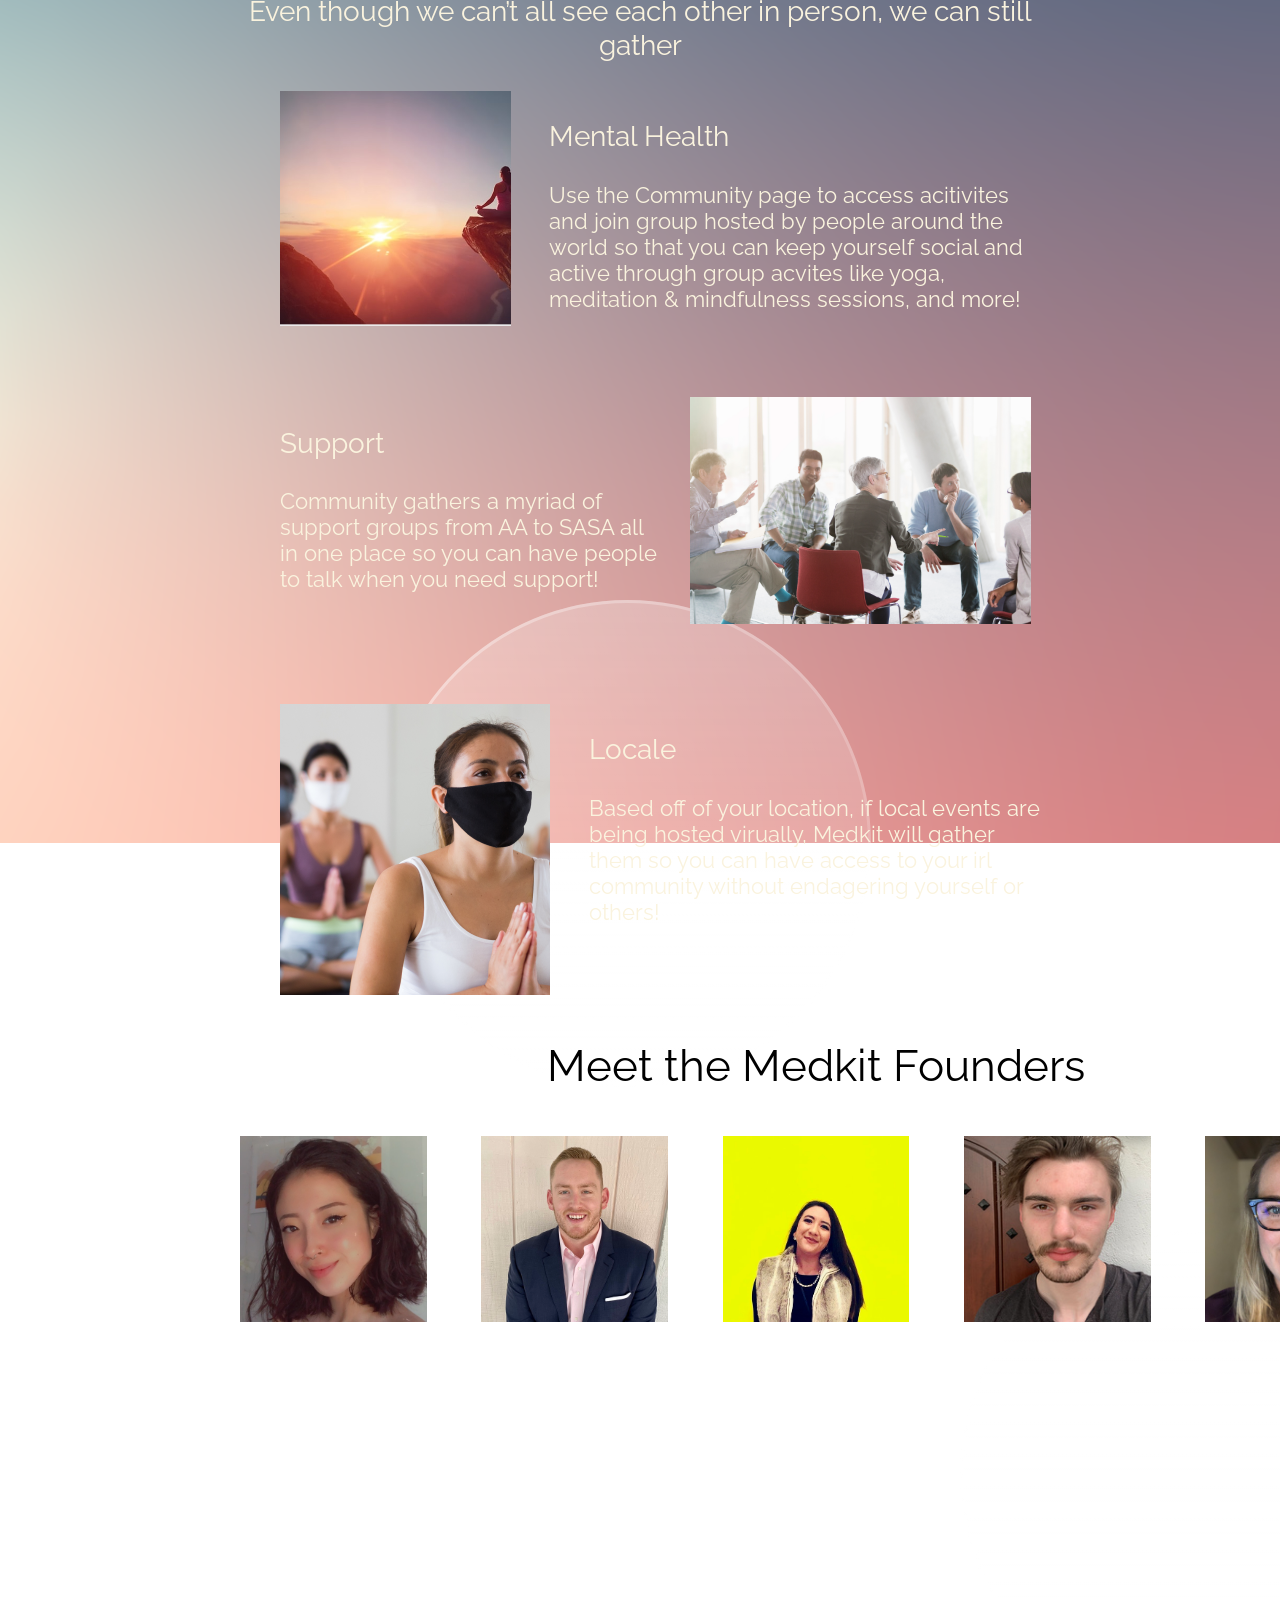
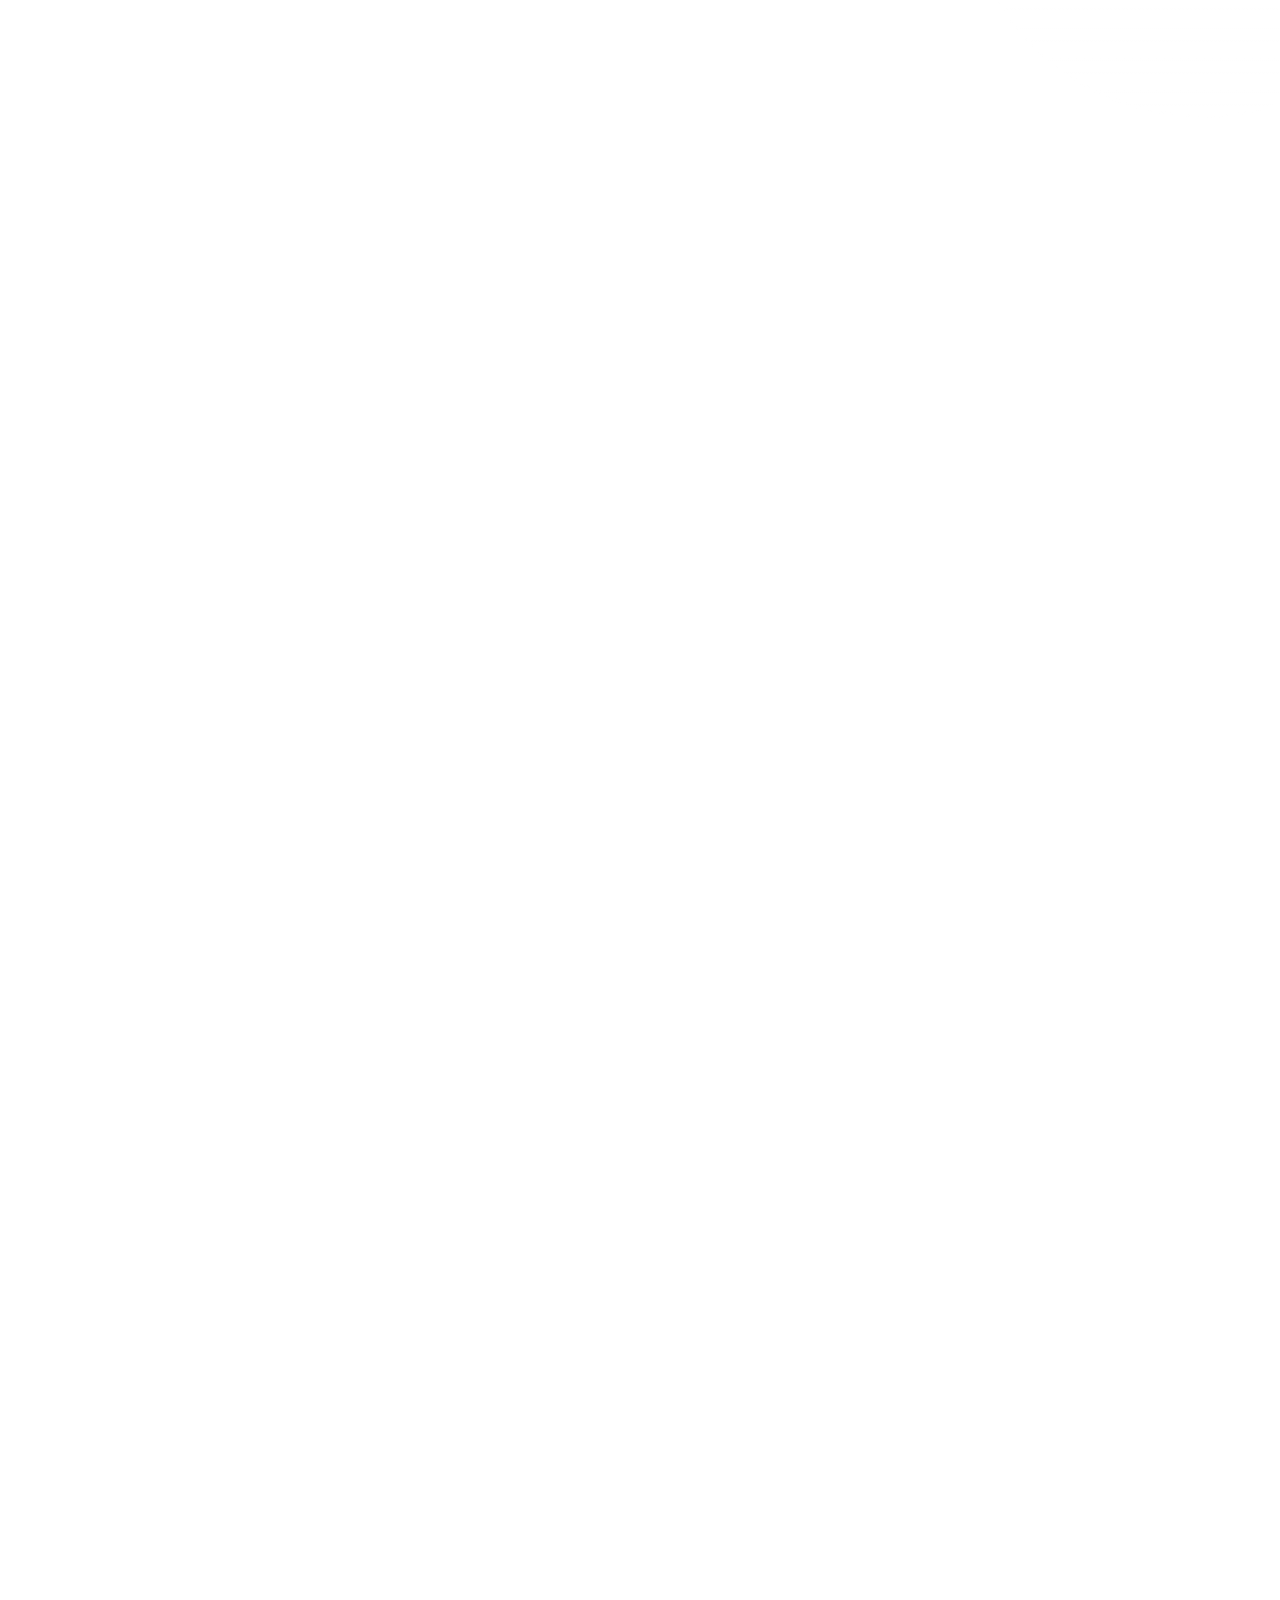
==== commit 55d63015: "query push" ====
--- a/test.html
+++ b/test.html
@@ -229,8 +229,7 @@
 				</ul>
 			</li>
 		</div>
-	</div>
-	<div class="founders">
+		<div class="founders">
 			<div class="meet">
 				<p>Meet the Medkit Founders</p>
 			</div>
@@ -251,7 +250,9 @@
 					<img src="images/sara.png" alt="">
 				</div>
 			</div>
+		</div>
 	</div>
+	
 </body>
 <!-- <script src="https://cdn.jsdelivr.net/npm/lax.js" ></script>
 
--- a/test.css
+++ b/test.css
@@ -553,4 +553,25 @@
     .rightside, .access2{
         font-size: 10px;
     }
+}
+
+@media screen and (min-width: 1440px){
+
+    .infoHub{
+        margin-bottom: 45vh;
+    }
+
+    .healthSpot{
+        margin-bottom: 20vh;
+    }
+
+    .access3{
+        top: 7vh;
+    }
+
+    .glass1{
+        height: 215vh;
+    }
+
+
 }
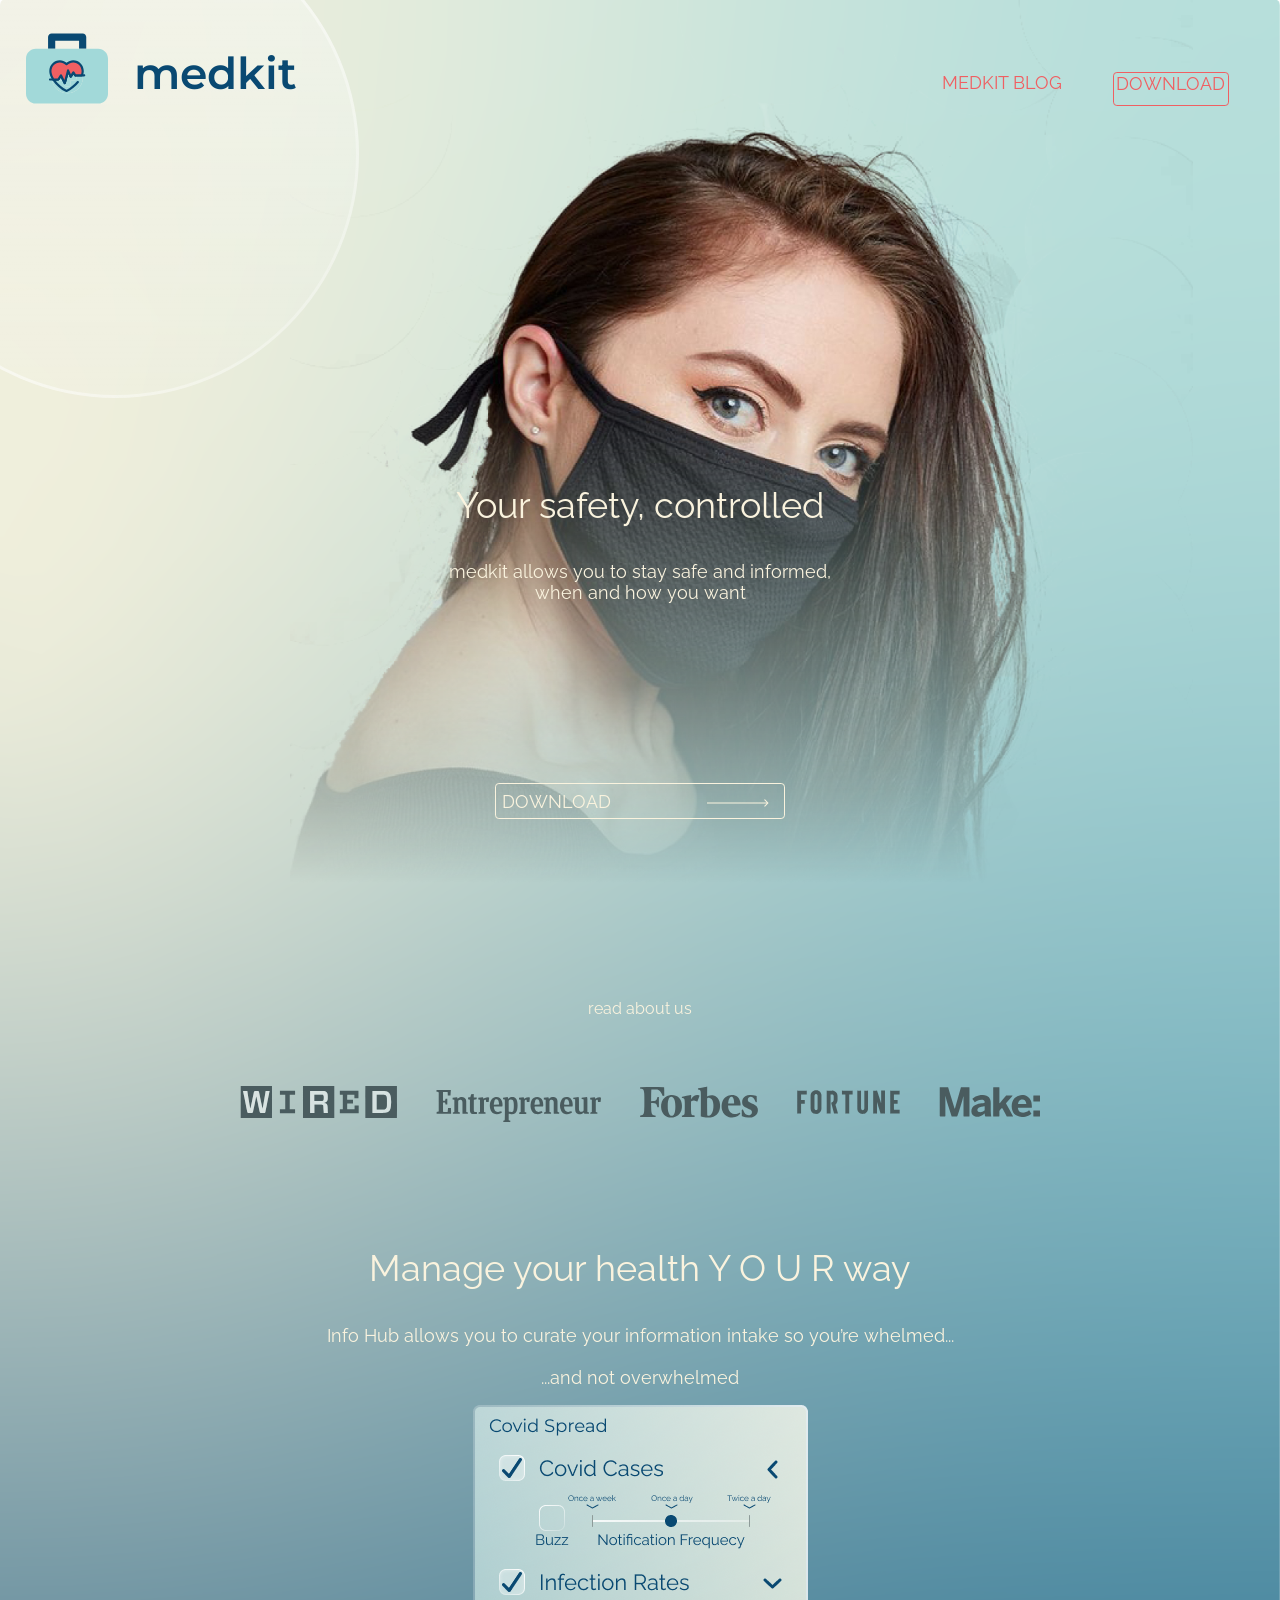
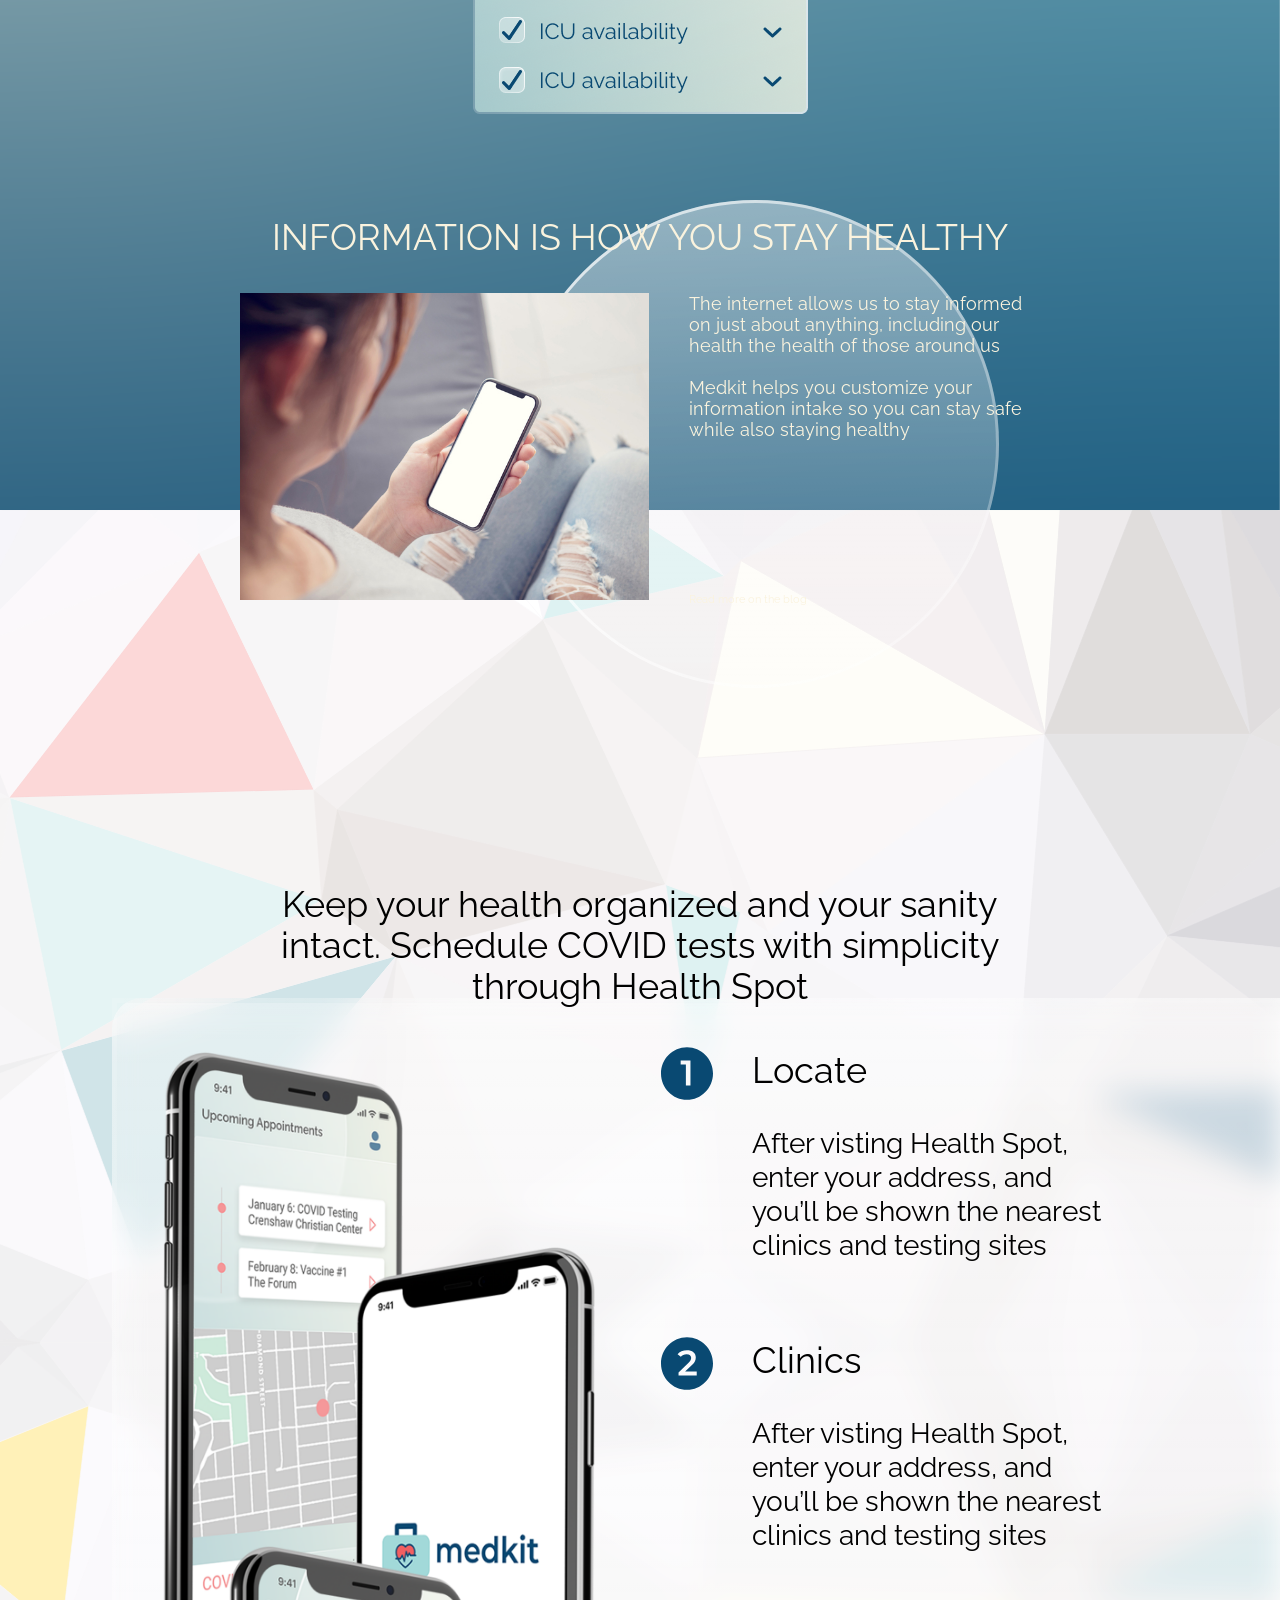
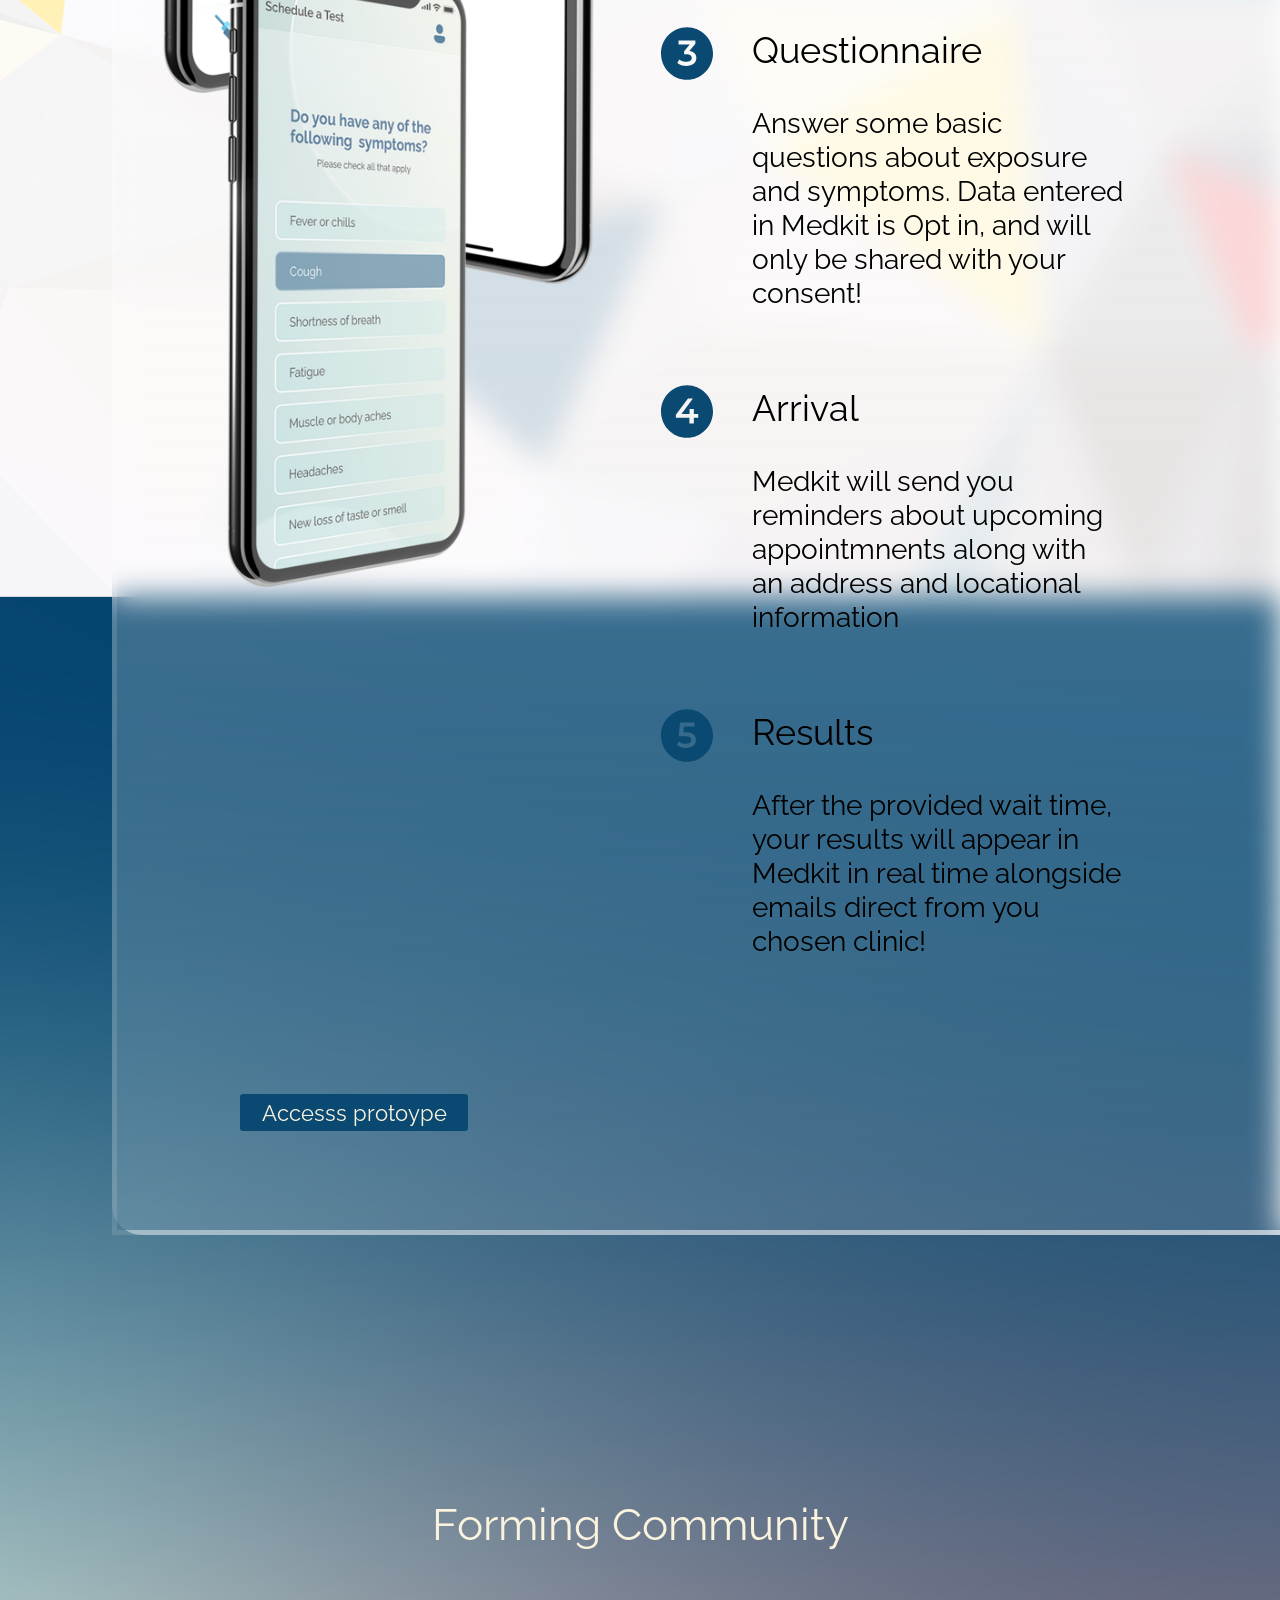
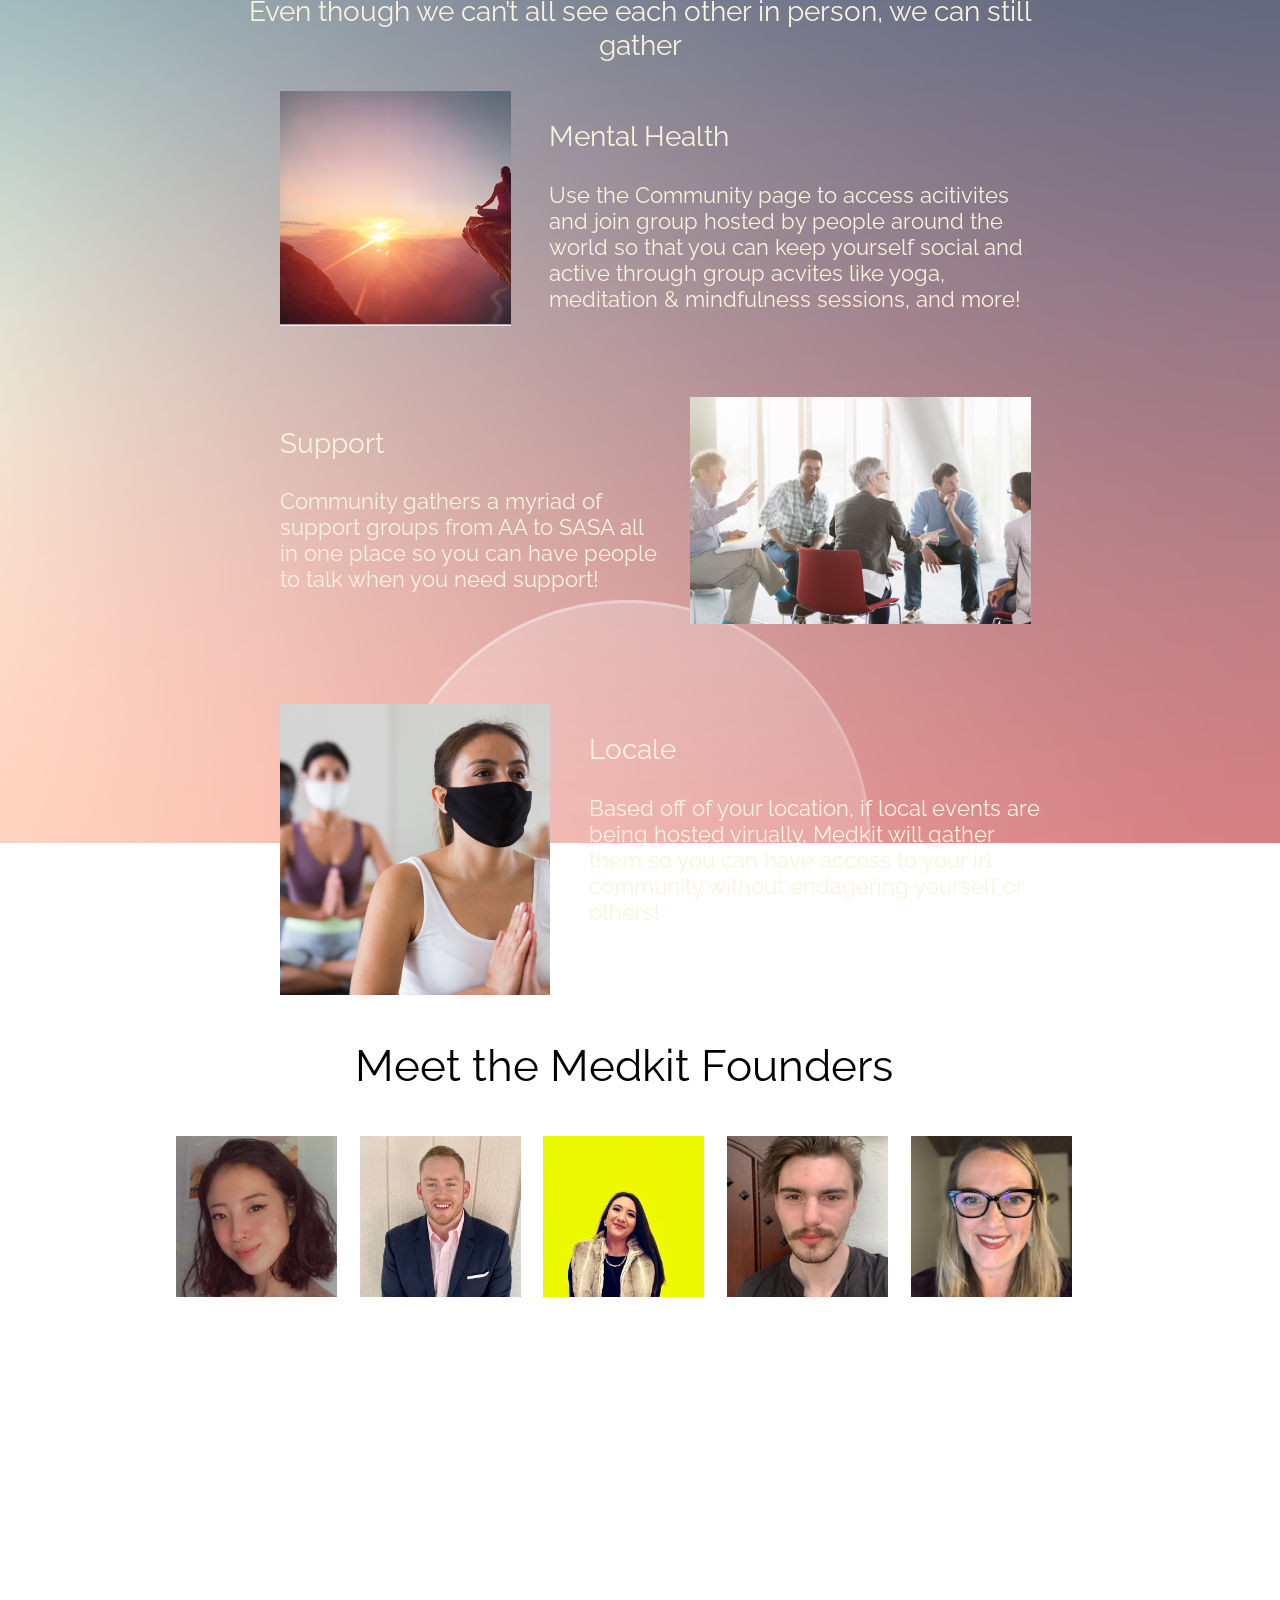
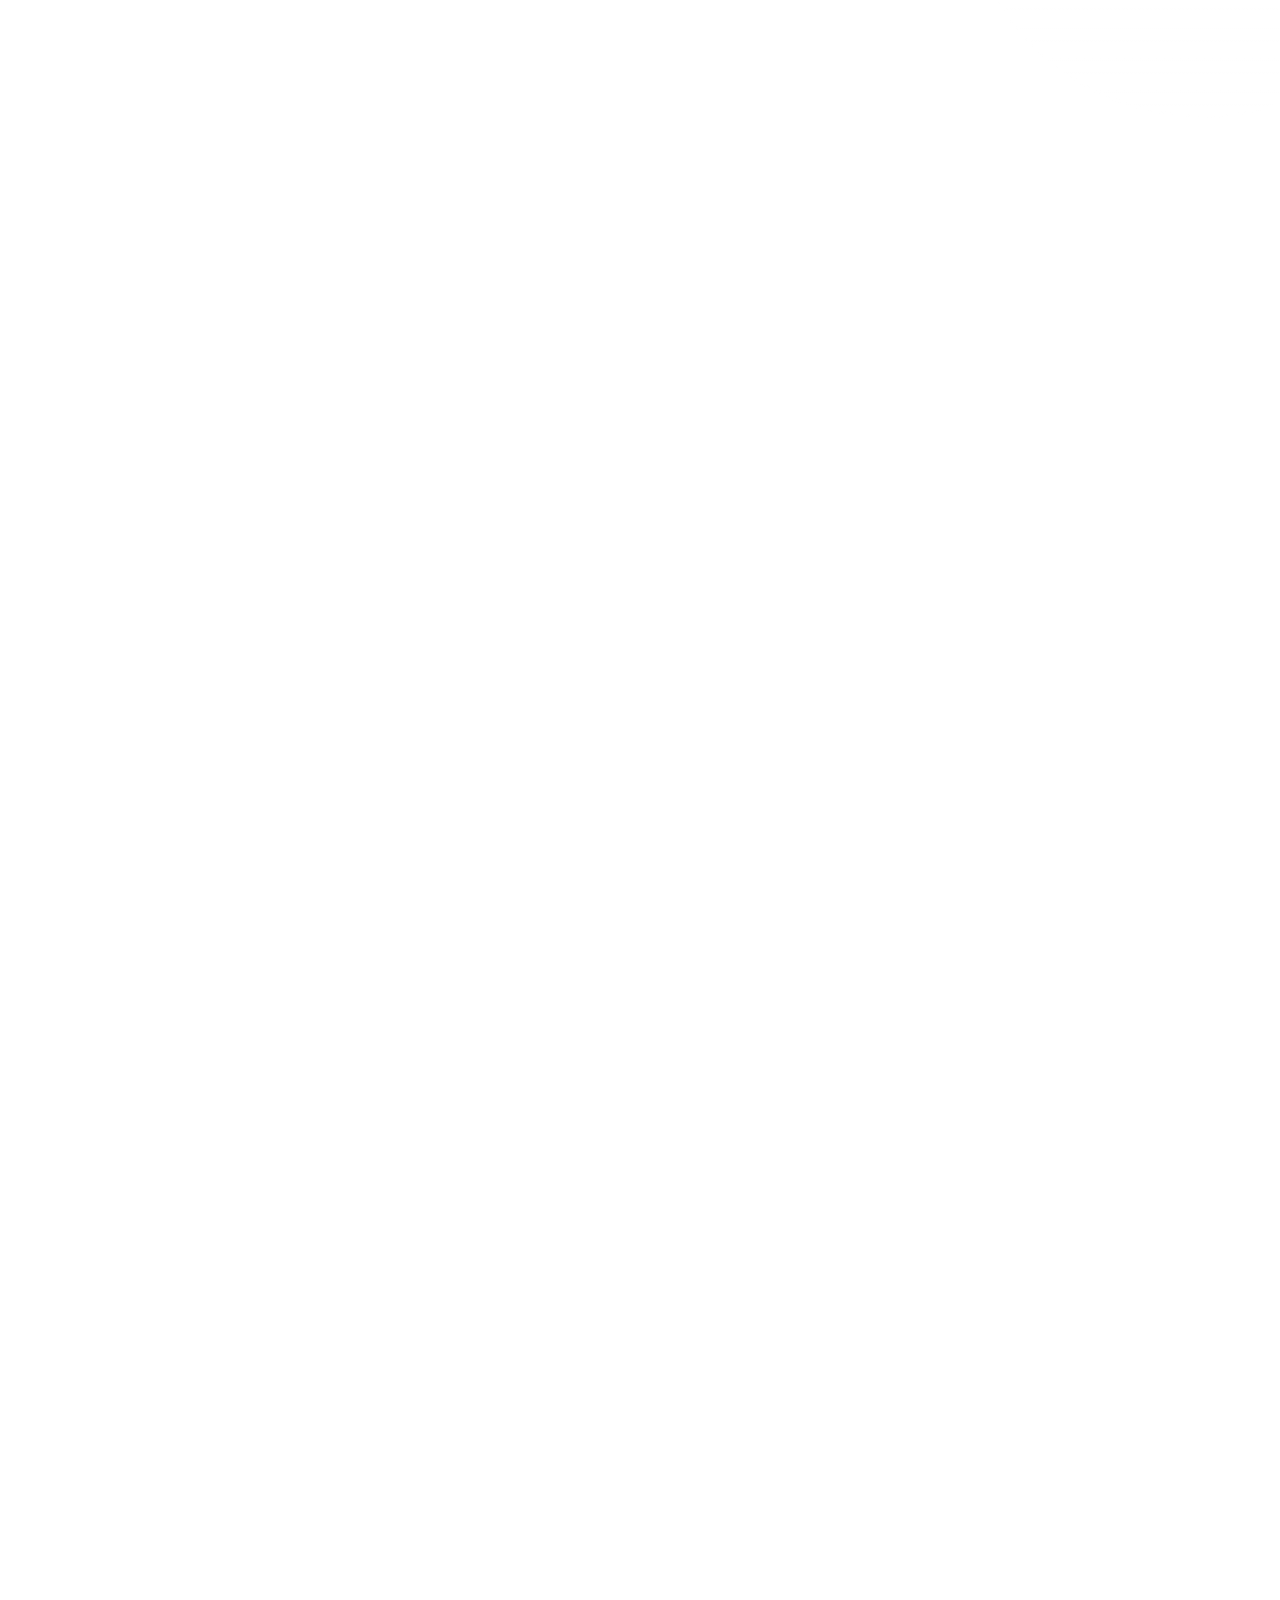
==== commit af8d6858: "change Commit" ====
--- a/test.html
+++ b/test.html
@@ -254,21 +254,4 @@
 	</div>
 	
 </body>
-<!-- <script src="https://cdn.jsdelivr.net/npm/lax.js" ></script>
-
-<script>
-	window.onload = function () {
-	lax.init()
-
-	lax.addDriver('scrollY', function () {
-        return window.scrollY})
-
-	lax.addElements('.selector2', {
-    	scrollY: {
-			blur:[
-			100
-		]}
-	})
-	}
-</script> -->
 </html>
--- a/test.css
+++ b/test.css
@@ -146,6 +146,7 @@
     align-content: center;
     z-index: 4;
 }
+
 
 .lander{
     height: 121vh;
@@ -377,9 +378,9 @@
 }
 
 .founders{
-    width: 90vw;
-    margin-right: auto;
-    margin-left: auto;
+    width: 70vw;
+    position: relative;
+    right: 5vw;
 }
 
 .founderImgs{
@@ -388,7 +389,7 @@
 }
 
 .founder img{
-    width: 14.58vw;
+    width: 12.58vw;
 }
 /* text adjustments */
 
@@ -574,4 +575,12 @@
     }
 
 
+    .community{
+        margin-bottom: 35vh;
+    }
+
+    html{
+        height: 846.4219vh;
+    }
+
 }
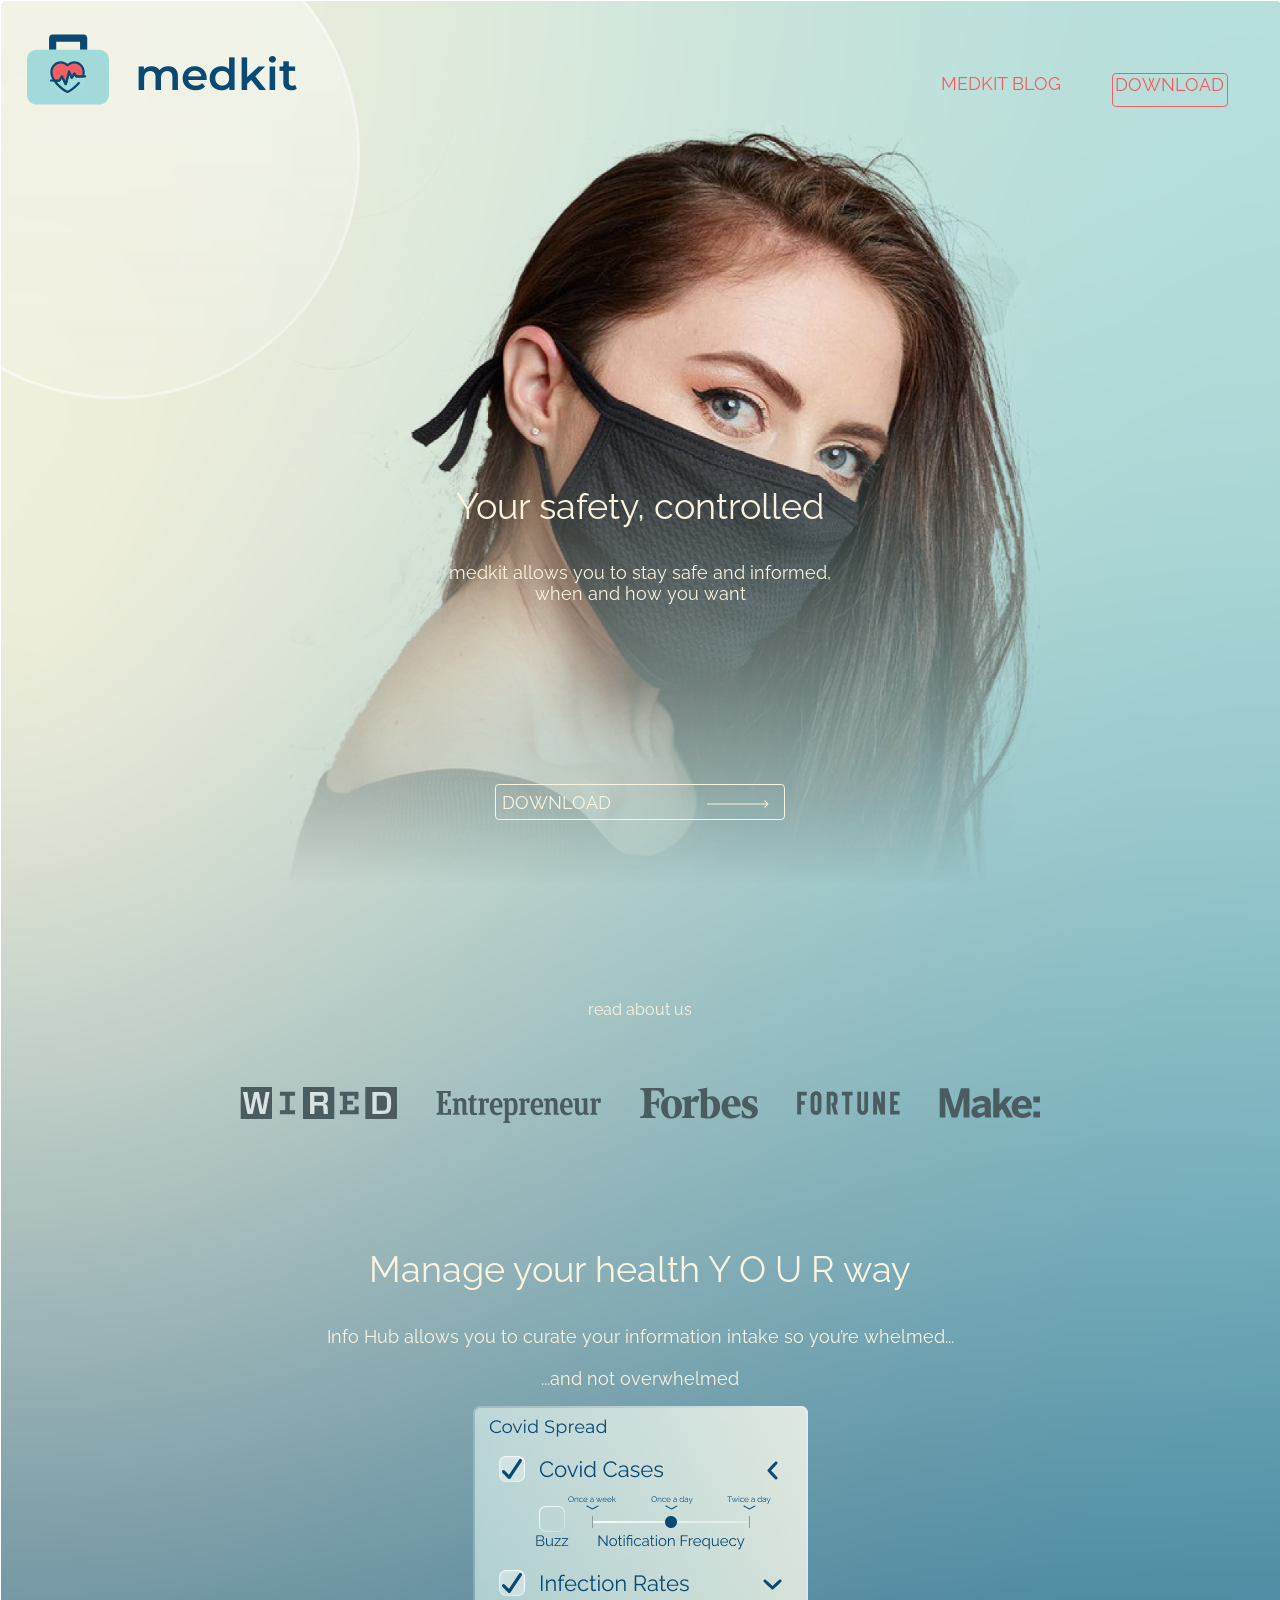
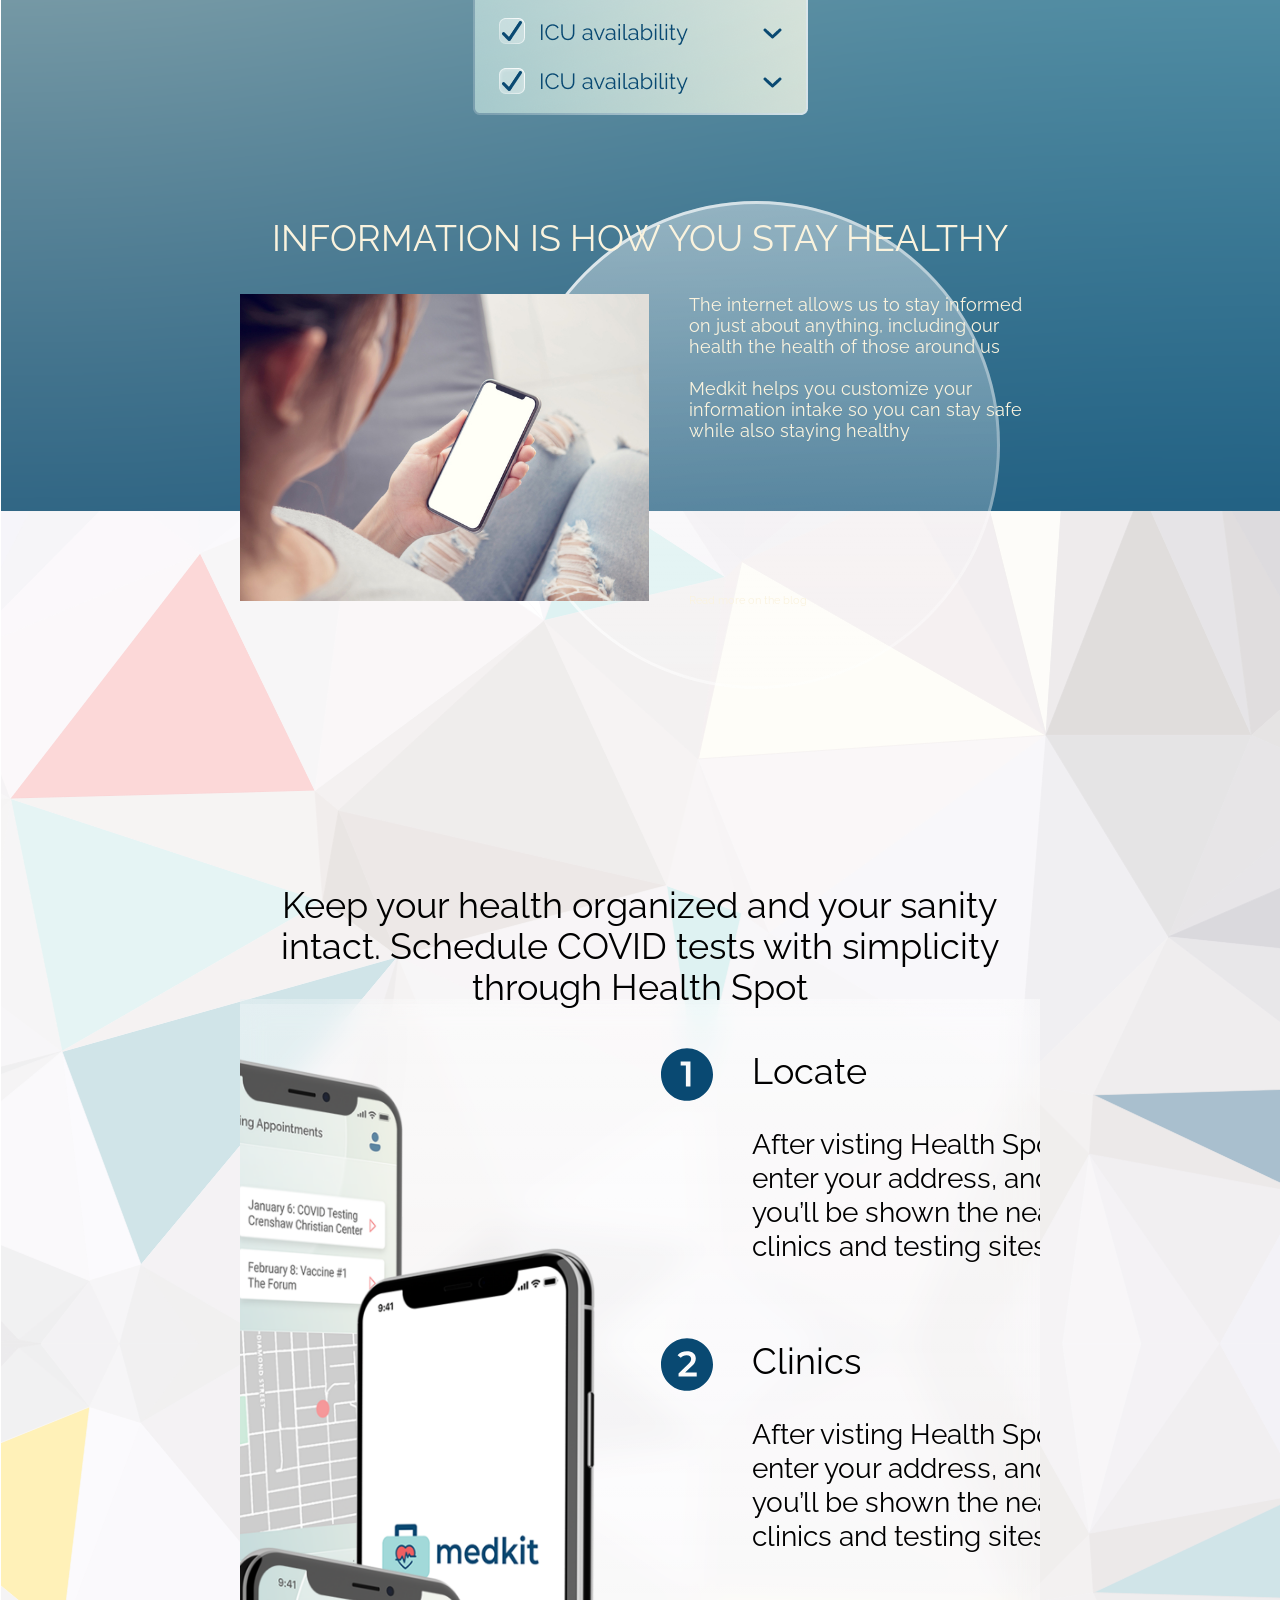
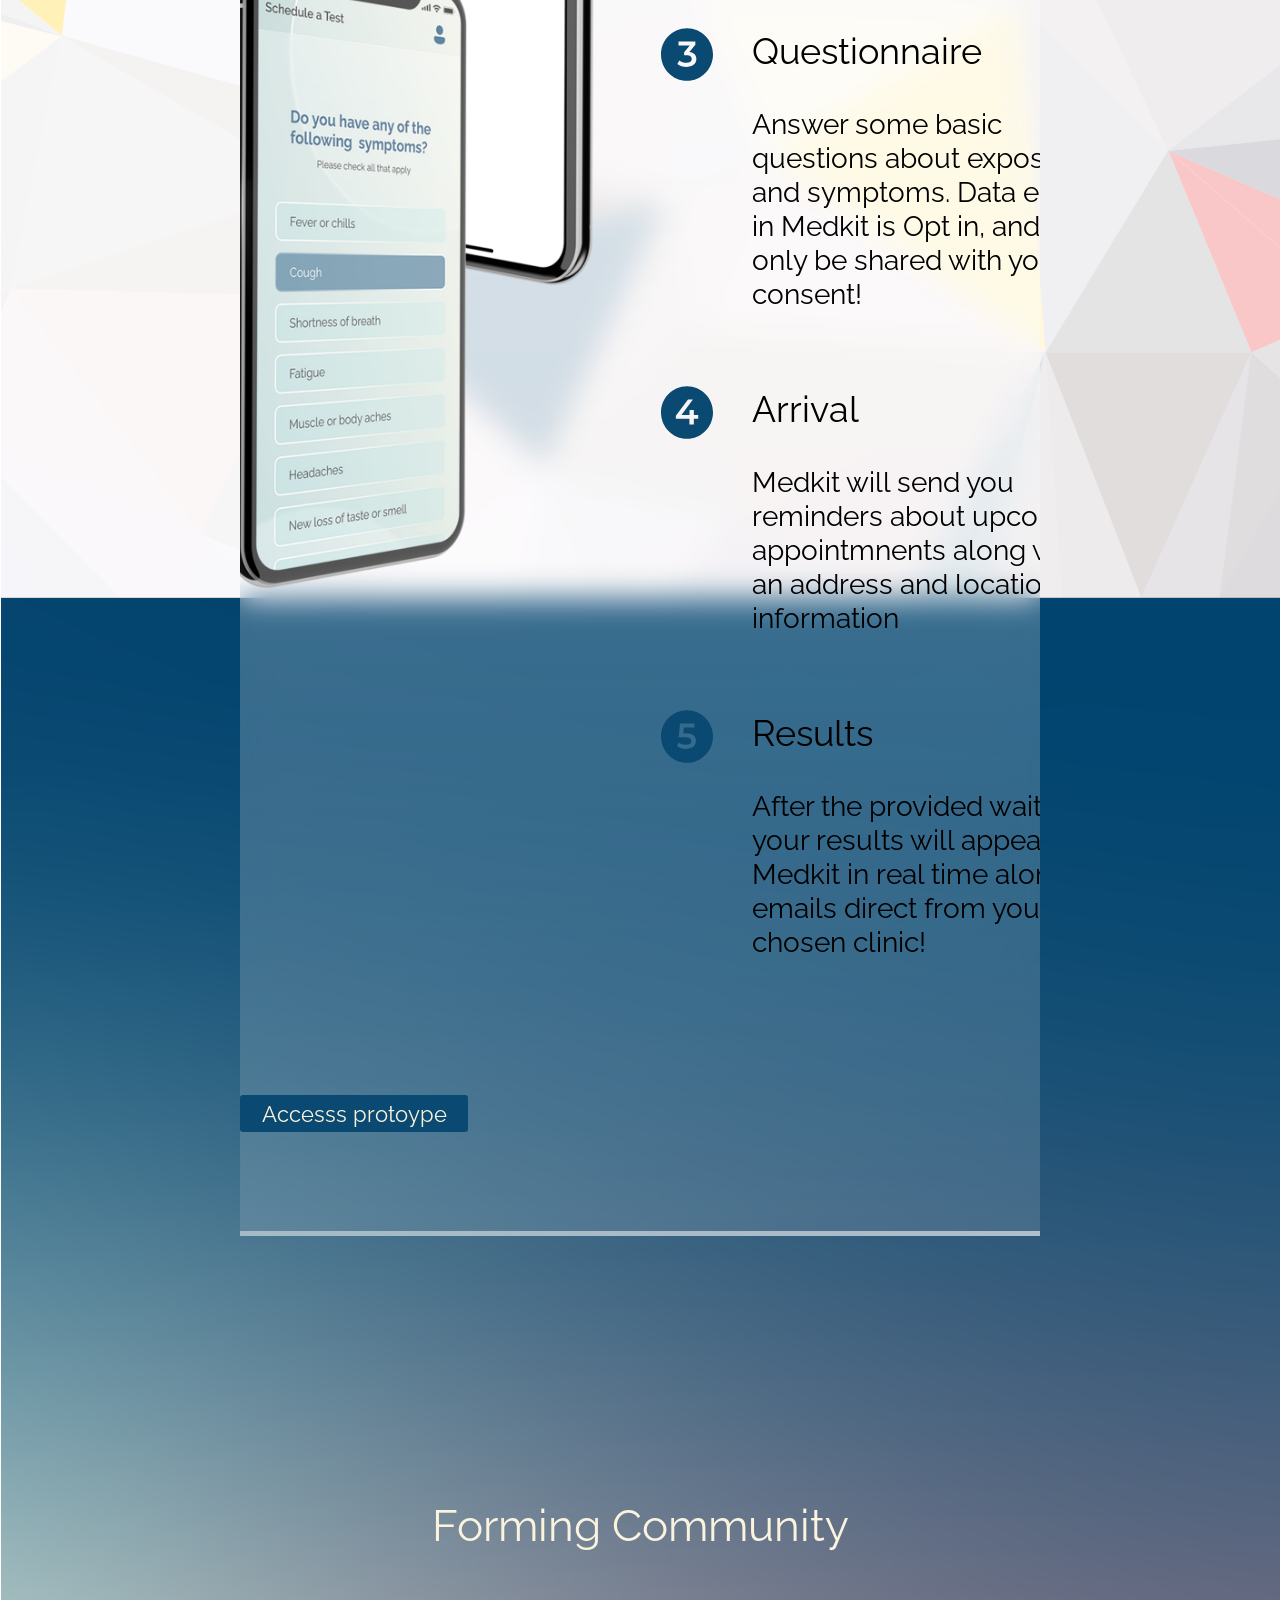
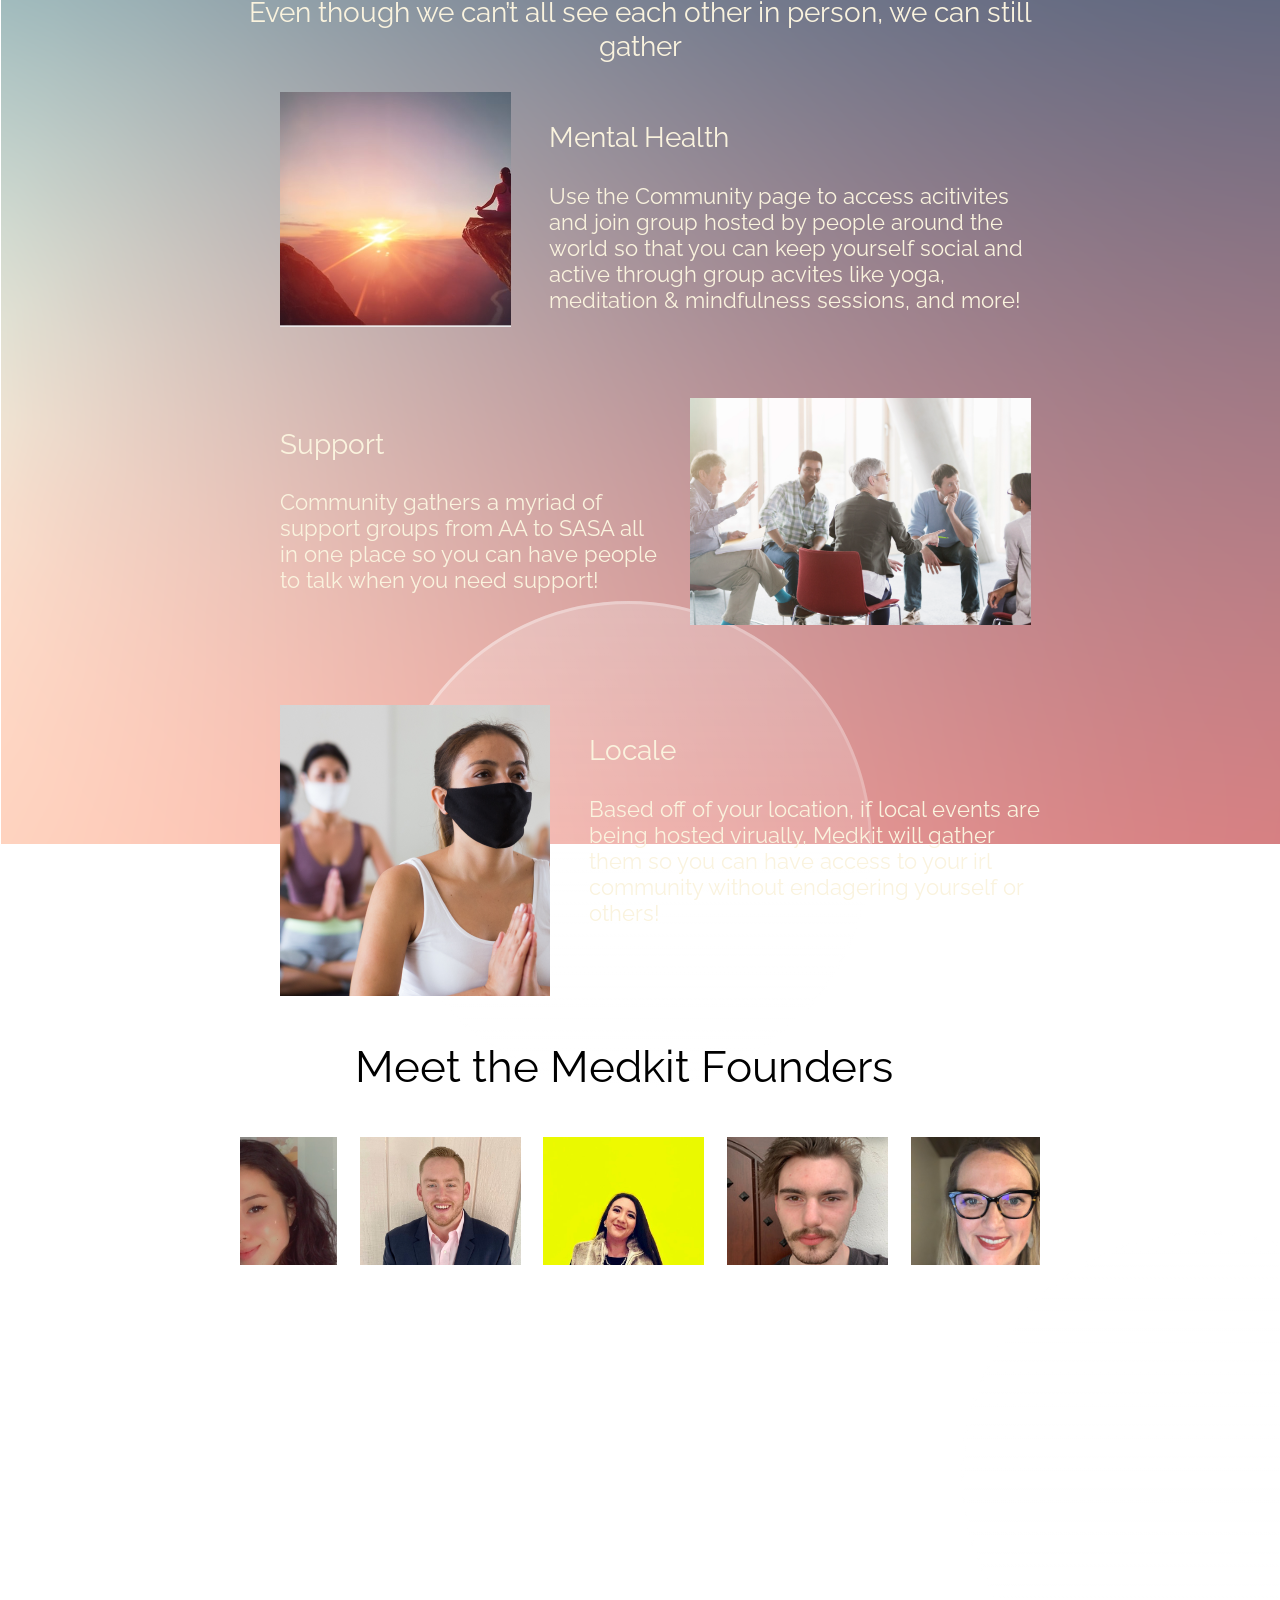
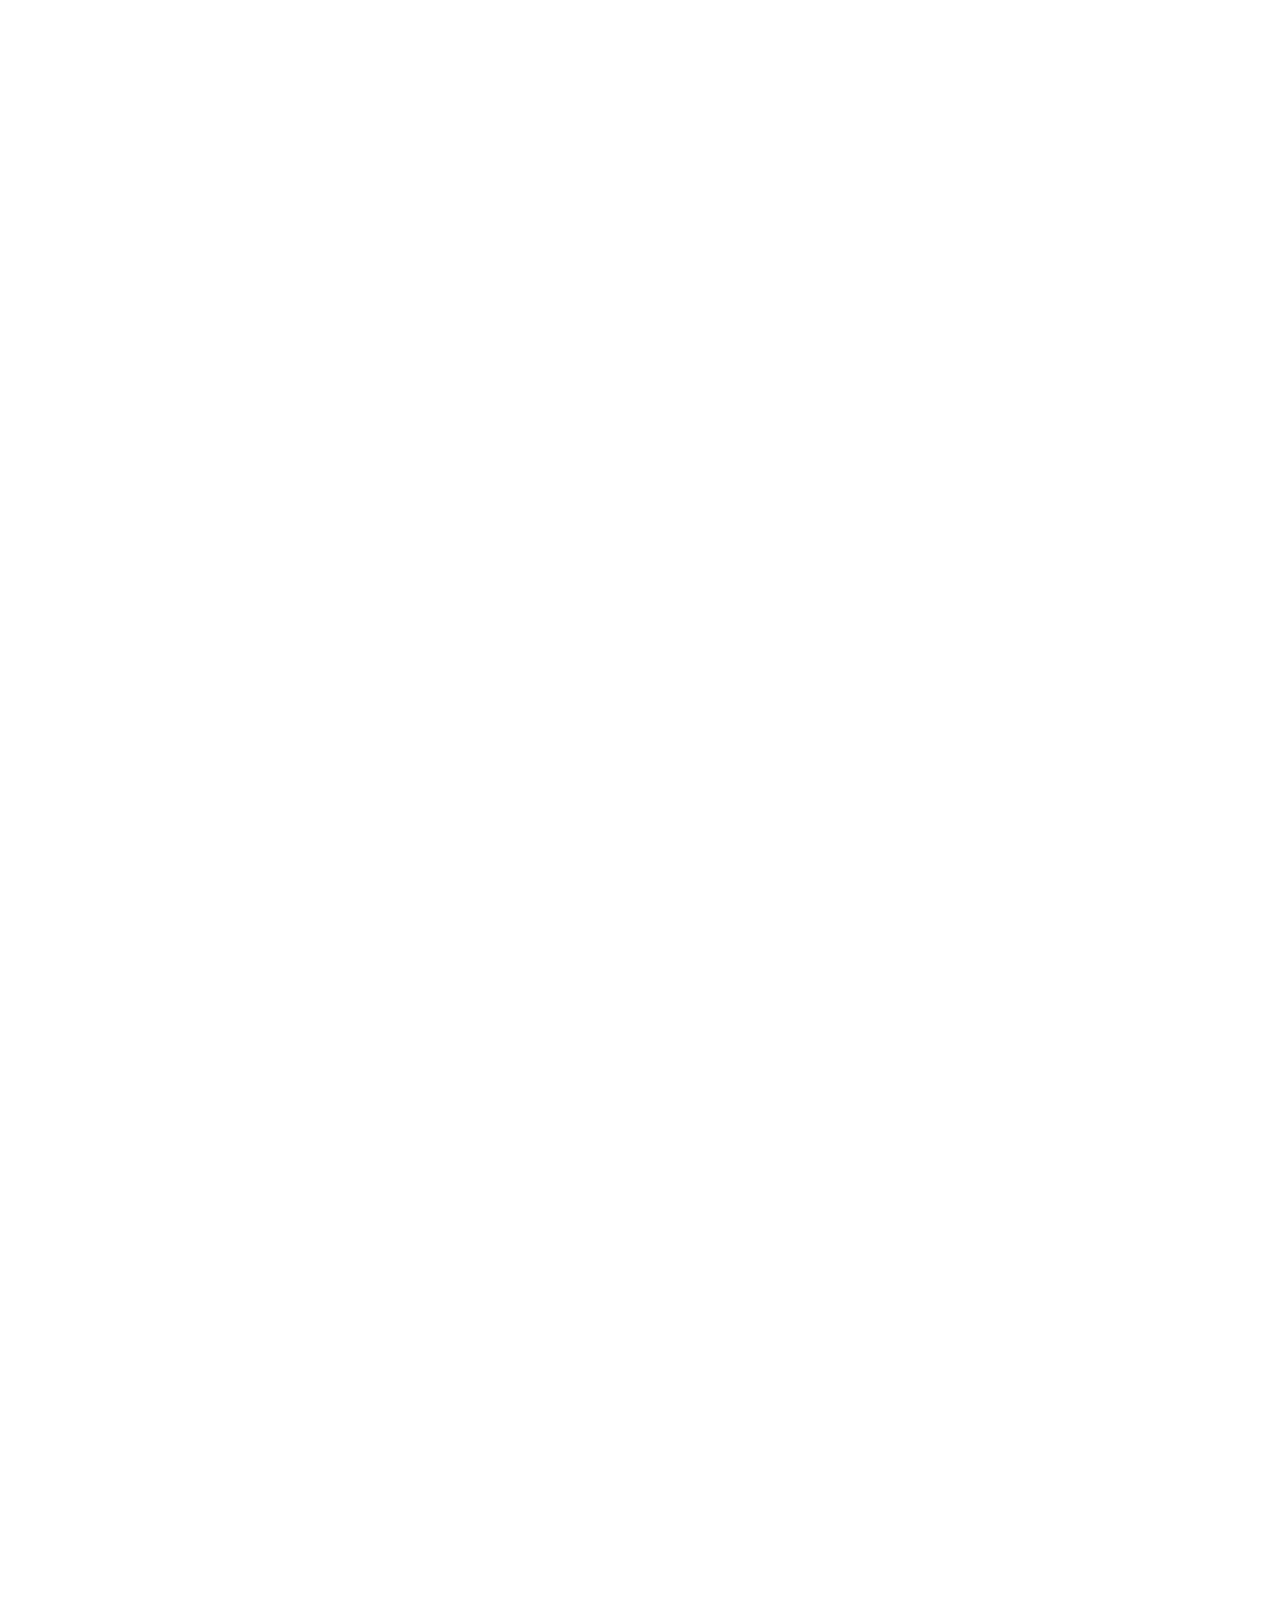
==== commit 429e1cf4: "final push hopefully" ====
--- a/test.html
+++ b/test.html
@@ -236,18 +236,46 @@
 			<div class="founderImgs">
 				<div class="founder sonia">
 					<img src="images/sonia.jpeg" alt="">
+					<p class="title">Sonia Lee</p>
+					<p class="descrip">Lead UX Designer
+					<br>
+					Sonia Lee is a UX Designer for Park Systems and their partner publication, NanoScientific.
+					</p>
 				</div>
 				<div class="founder scott">
 					<img src="images/scott.jpeg" alt="">
+					<p class="title">Scott Stewart</p>
+					<p class="descrip">
+						Lead Product Manager
+						<br>
+						Scott Stewart is a project manager, who most recently made the jump from high-end hospitality.
+					</p>
 				</div>
 				<div class="founder vic">
 					<img src="images/vic.jpeg" alt="">
+					<p class="title">Victoria Paniagua</p>
+					<p class="descrip">
+						Head of Product Design
+						<br>
+						Victoria is currently a product designer at Digit. She was previously running internal operations at Quip.
+					</p>
 				</div>
 				<div class="founder jacob">
 					<img src="images/me.jpeg" alt="">
+					<p class="title">Jacob Carter</p>
+					<p class="descrip">								Head of Product 		Developement
+						<br>
+						Jacob Carter is a product photgrapher and promo videographer tranisitioning into product design and front end developement.
+					</p>
 				</div>
 				<div class="founder sara">
 					<img src="images/sara.png" alt="">
+					<p class="title">Sara Walker</p>
+					<p class="descrip">
+						Head of R&D
+						<br>
+						Currently a Product Leader at Adobe. Previously, she held marketing and product roles at Adobe, Etsy and Motorola.
+					</p>
 				</div>
 			</div>
 		</div>
--- a/index.css
+++ b/index.css
@@ -16,6 +16,36 @@
 .background{
     position: absolute;
     z-index: -1;
+}
+
+#c1{
+    position: absolute;
+    z-index: 1;
+    top: -10vh;
+    left: -10vw;
+}
+
+#c2{
+    position: absolute;
+    z-index: 1;
+    top: 200vh;
+    left: 40vw;
+}
+
+#c3{
+    position: absolute;
+    z-index: 1;
+    top: 600vh;
+    left: 30vw;
+    opacity: 60%;
+}
+
+#c4{
+    position: absolute;
+    z-index: 1;
+    top: 670vh;
+    left: 75vw;
+    opacity: 40%;
 }
 
 .backImg img{
@@ -57,7 +87,6 @@
 }
 
 .medkit{
-    font-size: calc(100vw/28.81);
     font-family: 'Montserrat', sans-serif;
     font-weight: 600;
     position: relative;
@@ -72,7 +101,6 @@
 
 .rightside{
     display: flex;
-    font-size: calc(100vw/72.04610);
     color: #F05F62;
     position: relative;
     padding-right: 2vw;
@@ -101,10 +129,6 @@
     margin: 0 auto;
     align-content: center;
     z-index: 4;
-}
-
-.safety p, .manage p, .healthy p{
-    font-size: calc(100vw/36);
 }
 
 .lander{
@@ -200,10 +224,6 @@
     margin: 0%;
 }
 
-.keep{
-    font-size: calc(100vw/32);
-}
-
 .healthSpot{
     height: 240vh;
 }
@@ -245,12 +265,10 @@
 }
 
 .lItem1{
-    font-size: calc(100vw/36);
     margin-bottom: 3.9vh;
 }
 
 .lItem2{
-    font-size: calc(100vw/45);
     width: 29vw;
 }
 
@@ -358,19 +376,15 @@
 }
 /* text adjustments */
 
-.forming, .meet{
+.forming, .meet, .medkit{
     font-size: calc(100vw/28.801);
 }
 
-.medkit2, .access2, .info, .internet{
+.medkit2, .access2, .info, .internet, .rightside{
     font-size: calc(100vw/72.04610);
 }
 
-.hearing, .access3{
-    font-size: calc(100vw/51.440329218107);
-}
-
-.even, .top{
+.even, .top, .lItem2{
     font-size: calc(100vw/45);
 }
 
@@ -382,7 +396,40 @@
     font-size: calc(100vw/80);
 }
 
-.bot{
+.bot, .access3{
     font-size: calc(100vw/57.60036864235931);
 }
 
+.safety, .manage, .healthy, .lItem1, .keep{
+    font-size: calc(100vw/36);
+}
+
+
+@media screen and (min-width: 1440px){
+
+    .infoHub{
+        margin-bottom: 45vh;
+    }
+
+    .healthSpot{
+        margin-bottom: 20vh;
+    }
+
+    .access3{
+        top: 7vh;
+    }
+
+    .glass1{
+        height: 215vh;
+    }
+
+
+    .community{
+        margin-bottom: 35vh;
+    }
+
+    html{
+        height: 846.4219vh;
+    }
+
+}
--- a/test.css
+++ b/test.css
@@ -2,6 +2,14 @@
     font-family: 'Raleway', sans-serif;
     margin: 0em;
     text-align: center;
+    border: 1px solid transparent;
+}
+
+html { height: 100% } 
+body { min-height: 100% }
+
+body {
+    padding-bottom: 20px;
 }
 
 li{
@@ -145,6 +153,7 @@
     margin: 0 auto;
     align-content: center;
     z-index: 4;
+    overflow: hidden;
 }
 
 
@@ -381,23 +390,47 @@
     width: 70vw;
     position: relative;
     right: 5vw;
+    justify-content: space-evenly;
 }
 
 .founderImgs{
+    display: flex;
     justify-content: space-between;
-    display: flex;
 }
 
 .founder img{
     width: 12.58vw;
 }
+
+.title, .descrip{
+    text-align: left;
+}
+
+/* .vic img{
+    position: relative;
+    left: -.3vw;
+}
+
+.jacob img{
+    position: relative;
+    left: -2vw;
+}
+
+.sara img{
+    position: relative;
+    left: -1.2vw;
+} */
+
+.descrip{
+    width: 12.58vw;
+}
 /* text adjustments */
 
 .forming, .meet, .medkit{
     font-size: calc(100vw/28.801);
 }
 
-.medkit2, .access2, .info, .internet, .rightside{
+.title, .medkit2, .access2, .info, .internet, .rightside{
     font-size: calc(100vw/72.04610);
 }
 
@@ -405,7 +438,7 @@
     font-size: calc(100vw/45);
 }
 
-.more{
+.descrip, .more{
     font-size: calc(100vw/120.00048000192);
 }
 
@@ -583,4 +616,8 @@
         height: 846.4219vh;
     }
 
+    body {
+        border: 1px solid transparent;
+    }
+
 }
